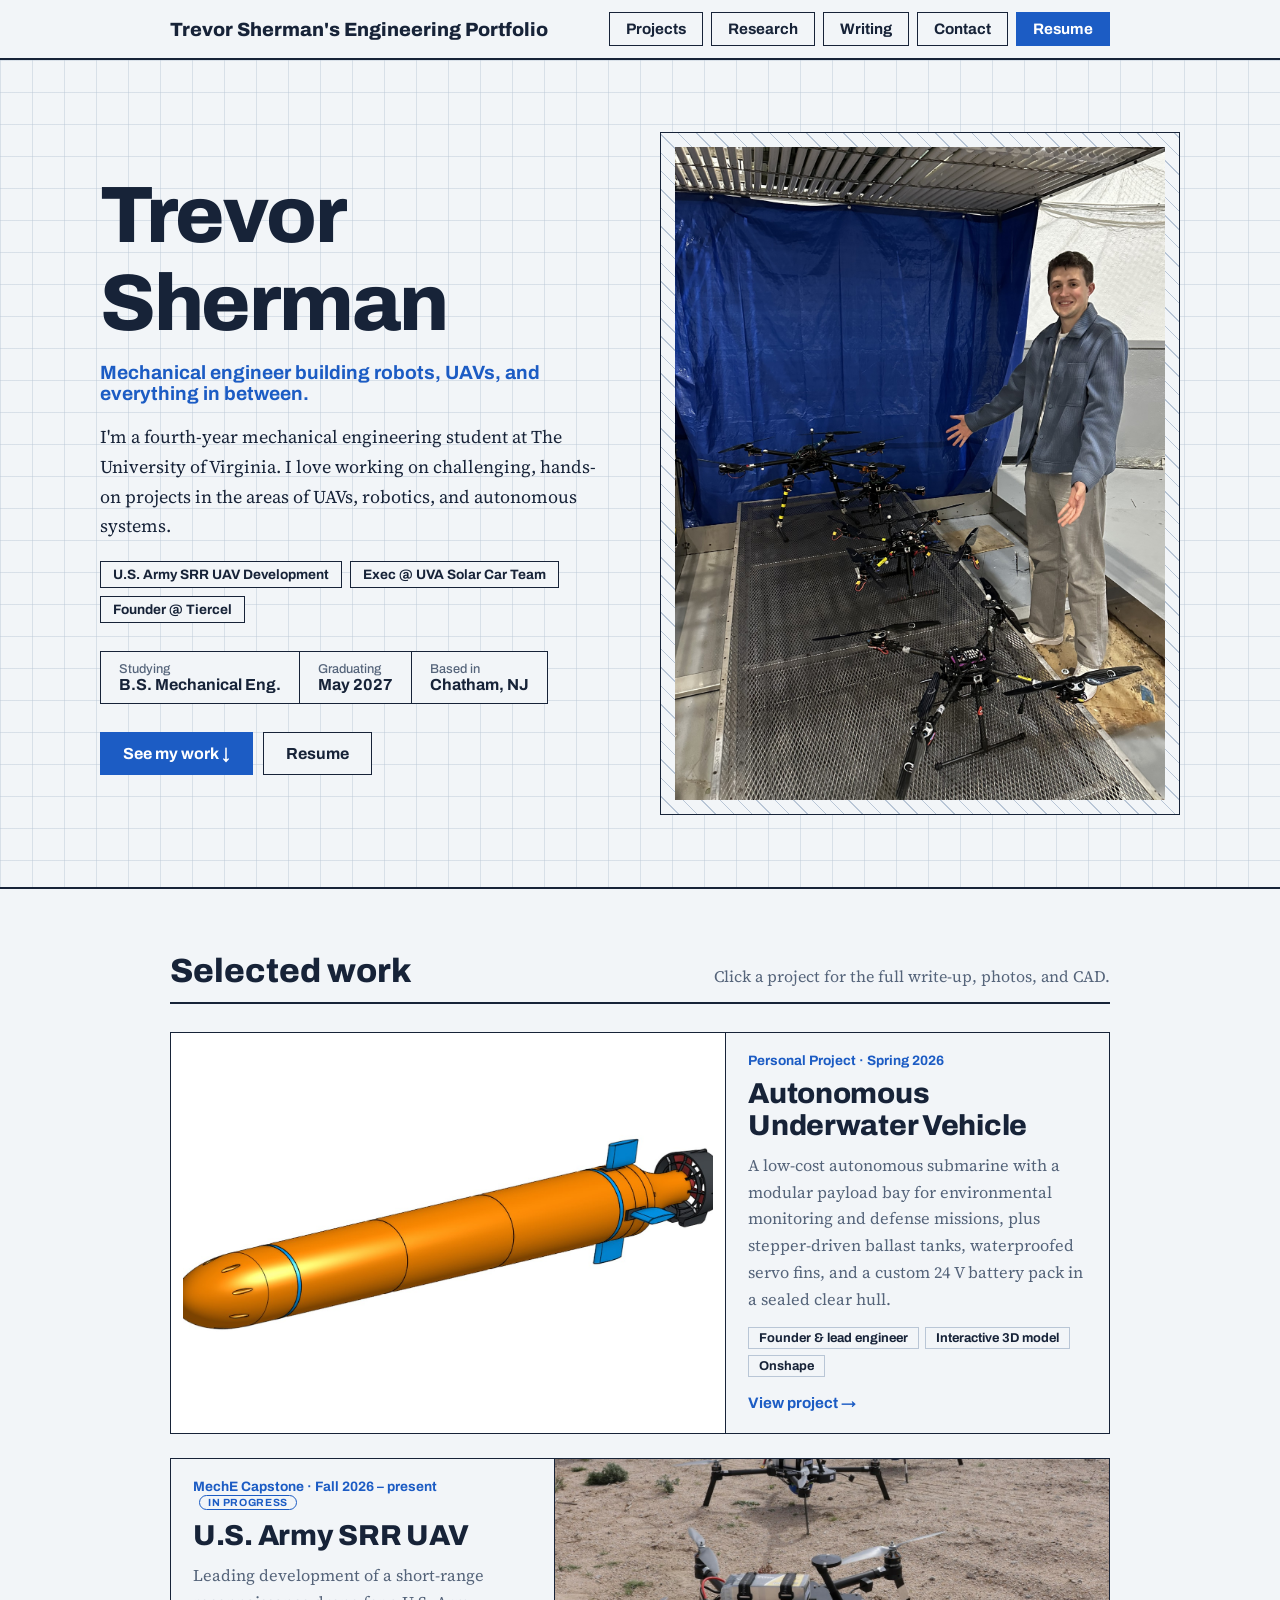
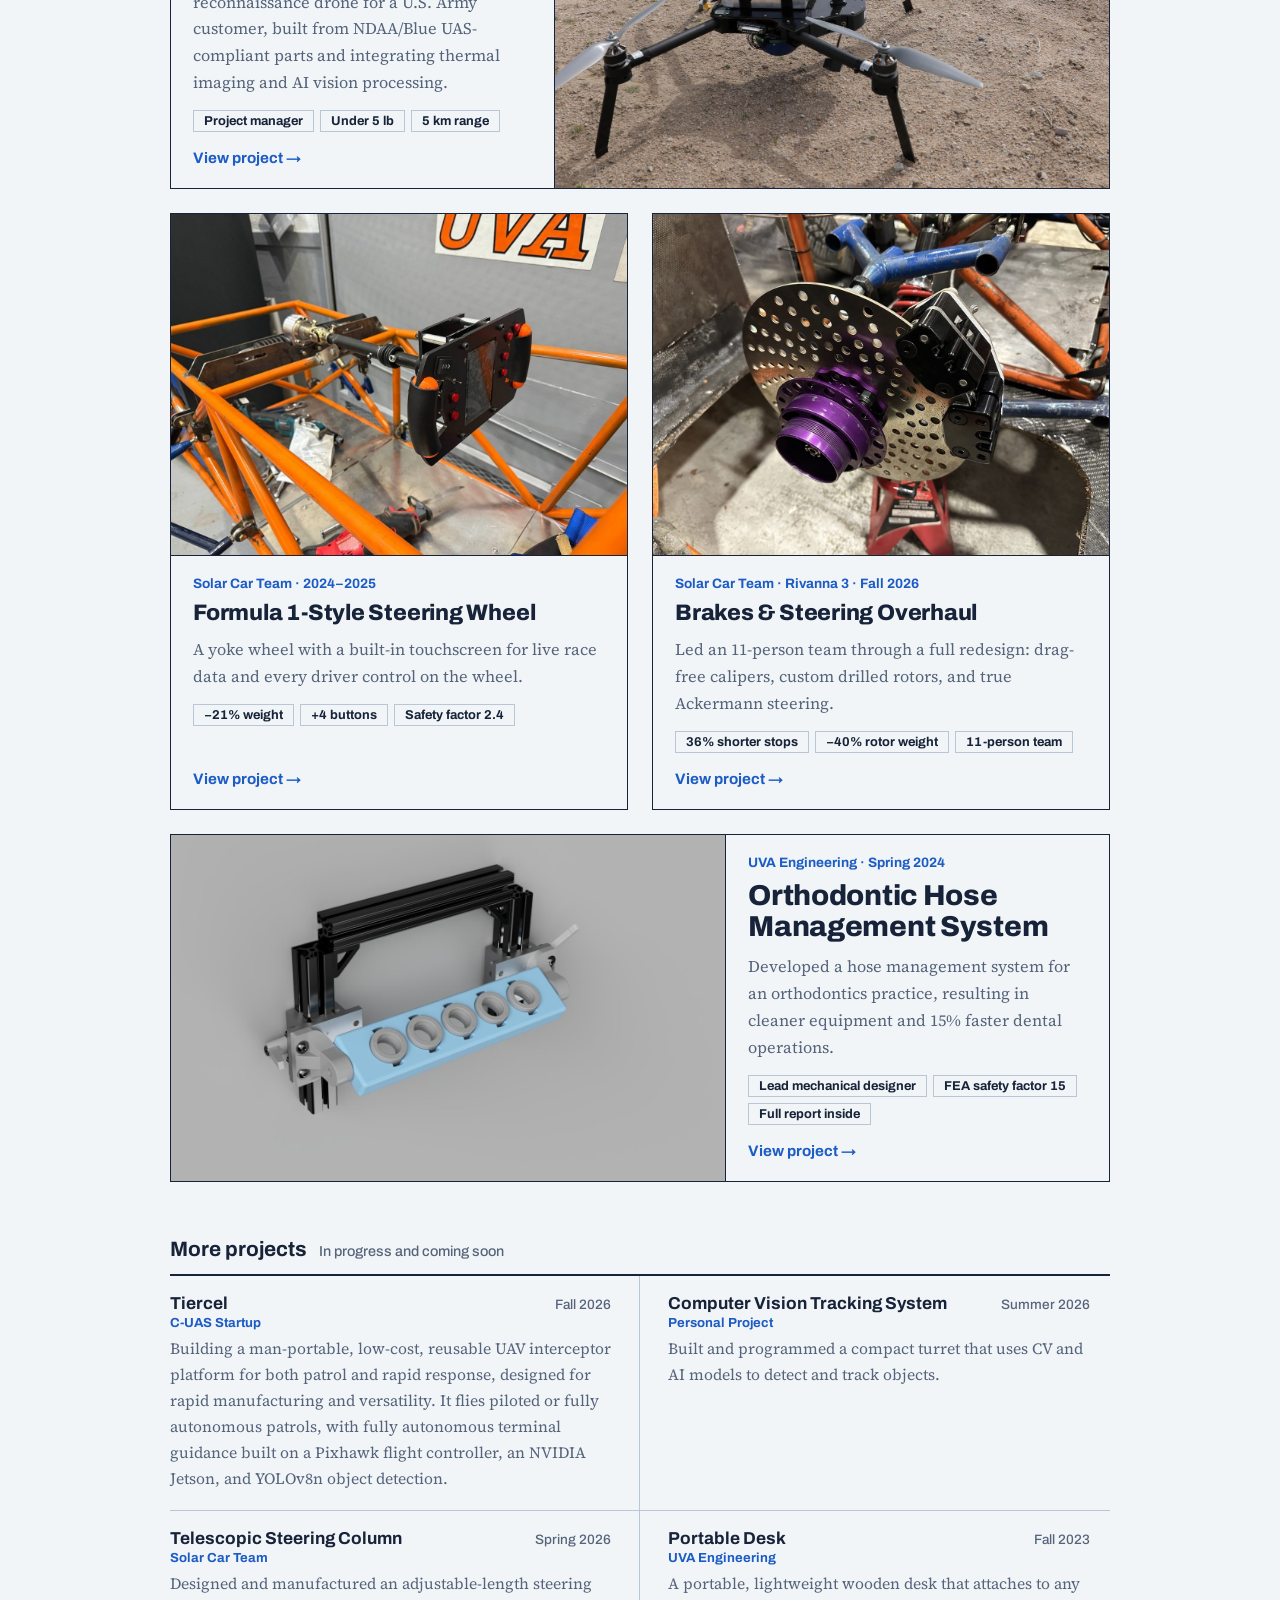
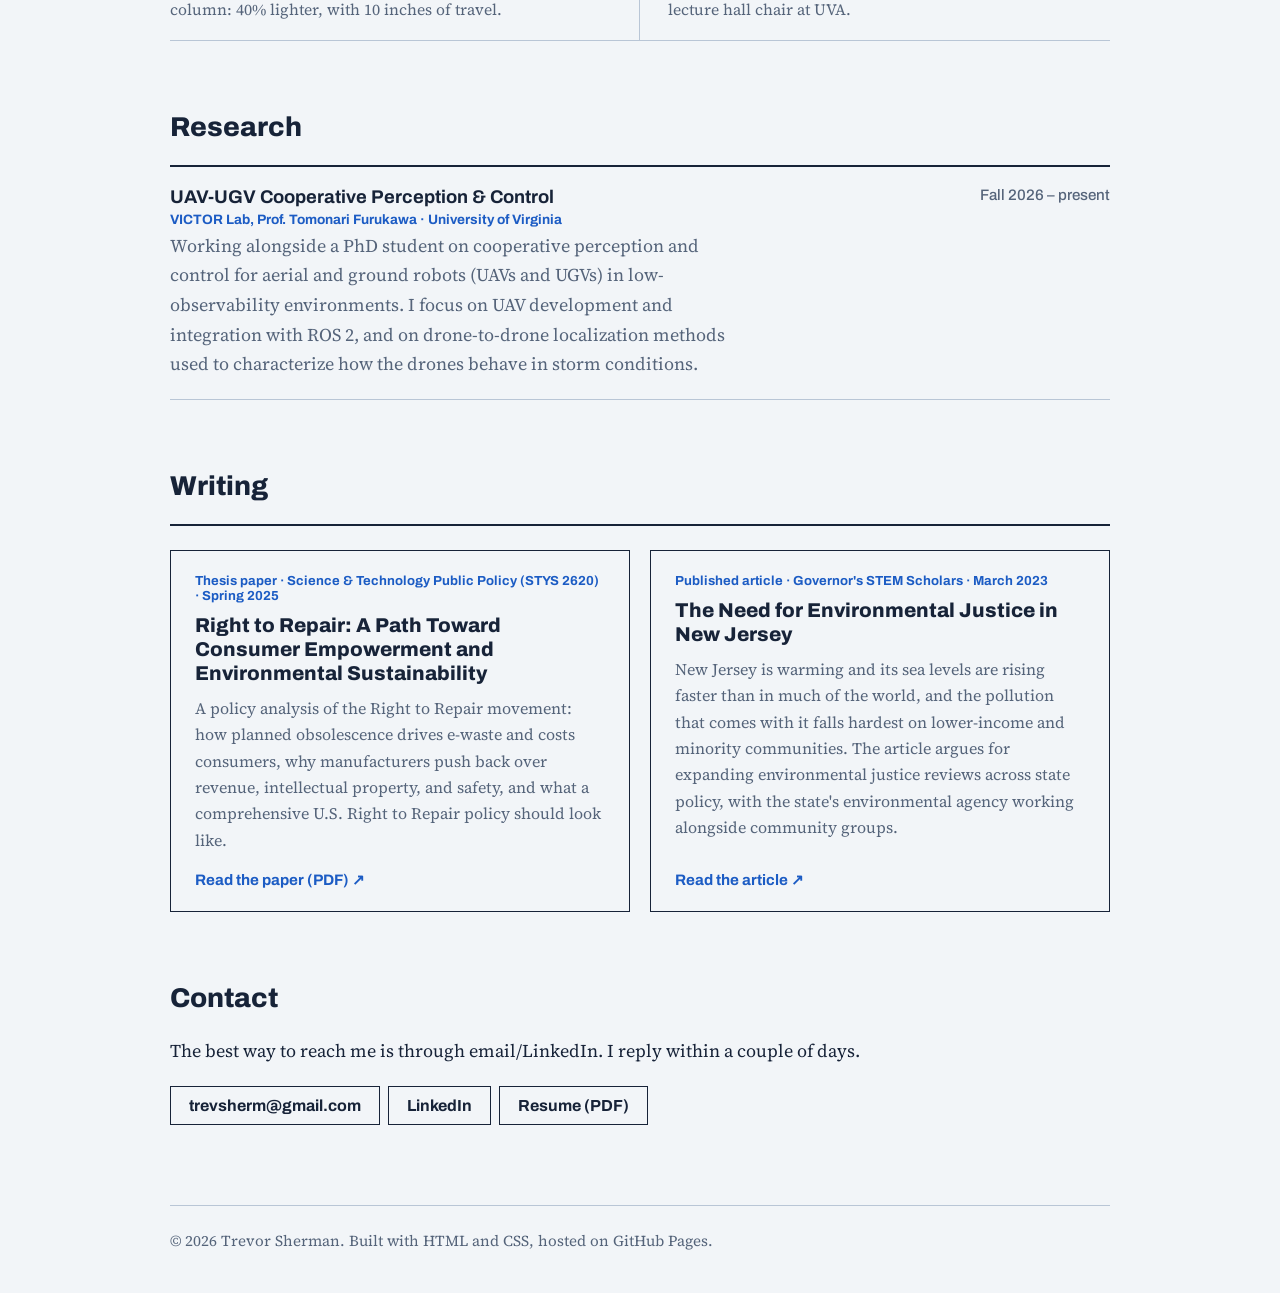
==== index.html @ 163e7886 "Add U.S. Army SRR UAV project page and homepage card Co-Authored-By: Claude Opus 5.5 <noreply@anthro" ====
<!DOCTYPE html>
<html lang="en">
<head>
  <meta charset="UTF-8">
  <meta name="viewport" content="width=device-width, initial-scale=1">
  <title>Trevor Sherman | Engineering Portfolio</title>
  <meta name="description" content="Portfolio of Trevor Sherman, mechanical engineer.">
  <link rel="preconnect" href="https://fonts.googleapis.com">
  <link rel="preconnect" href="https://fonts.gstatic.com" crossorigin>
  <link href="https://fonts.googleapis.com/css2?family=Archivo:wght@500;700;800&family=Source+Serif+4:wght@400;600&display=swap" rel="stylesheet">
  <link rel="stylesheet" href="css/style.css">
</head>
<body class="home">

  <!-- NAVIGATION: top buttons -->
  <header class="nav">
    <div class="wrap">
      <a class="brand" href="#top">Trevor Sherman's Engineering Portfolio</a>
      <nav aria-label="Main">
        <ul>
          <li><a href="#projects">Projects</a></li>
          <li><a href="#research">Research</a></li>
          <li><a href="#writing">Writing</a></li>
          <li><a href="#contact">Contact</a></li>
          <li><a class="primary" href="resume.pdf">Resume</a></li>
        </ul>
      </nav>
    </div>
  </header>

  <!-- HERO -->
  <div class="hero-band" id="top">
    <div class="wrap hero-grid">
      <div class="hero-text">
        <h1>Trevor Sherman</h1>
        <div class="tagline">Mechanical engineer building robots, UAVs, and everything in between.</div>
        <p class="hero-bio">I'm a fourth-year mechanical engineering student at The University of Virginia. I love working on challenging, hands-on projects in the areas of UAVs, robotics, and autonomous systems.</p>
        <ul class="roles">
          <li>U.S. Army SRR UAV Development</li>
          <li>Exec @ UVA Solar Car Team</li>
          <li>Founder @ Tiercel</li>
        </ul>
        <dl class="facts">
          <div><dt>Studying</dt><dd>B.S. Mechanical Eng.</dd></div>
          <div><dt>Graduating</dt><dd>May 2027</dd></div>
          <div><dt>Based in</dt><dd>Chatham, NJ</dd></div>
        </dl>
        <div class="cta">
          <a class="btn btn-primary" href="#projects">See my work &darr;</a>
          <a class="btn" href="resume.pdf">Resume</a>
        </div>
      </div>
      <figure class="photo hero-photo">
        <img src="images/photowithdroneswebsitepfpcropped.jpeg" alt="Trevor Sherman standing beside a row of multirotor drones in a flight cage">
      </figure>
    </div>
  </div>

  <main class="wrap">

    <!-- PROJECTS -->
    <section id="projects">
      <div class="section-head">
        <h2>Selected work</h2>
        <p>Click a project for the full write-up, photos, and CAD.</p>
      </div>

      <div class="cards">
        <a class="card card-wide" href="projects/auv.html">
          <div class="card-media media-cad"><img src="images/covers/auv.jpg" alt="CAD render of the autonomous underwater vehicle with its orange outer shell"></div>
          <div class="card-body">
            <div class="card-kicker">Personal Project &middot; Spring 2026</div>
            <h3>Autonomous Underwater Vehicle</h3>
            <p>A low-cost autonomous submarine with a modular payload bay for environmental monitoring and defense missions, plus stepper-driven ballast tanks, waterproofed servo fins, and a custom 24&nbsp;V battery pack in a sealed clear hull.</p>
            <ul class="chips"><li>Founder &amp; lead engineer</li><li>Interactive 3D model</li><li>Onshape</li></ul>
            <span class="card-go">View project &rarr;</span>
          </div>
        </a>

        <a class="card card-wide card-flip" href="projects/srr-uav.html">
          <div class="card-media media-render"><img src="images/covers/srr-uav.jpg" alt="A row of multirotor drones on the ground at a desert test site" loading="lazy"></div>
          <div class="card-body">
            <div class="card-kicker">MechE Capstone &middot; Fall 2026 &ndash; present <span class="status">In progress</span></div>
            <h3>U.S. Army SRR UAV</h3>
            <p>Leading development of a short-range reconnaissance drone for a U.S. Army customer, built from NDAA/Blue UAS-compliant parts and integrating thermal imaging and AI vision processing.</p>
            <ul class="chips"><li>Project manager</li><li>Under 5&nbsp;lb</li><li>5&nbsp;km range</li></ul>
            <span class="card-go">View project &rarr;</span>
          </div>
        </a>

        <a class="card" href="projects/steering-wheel.html">
          <div class="card-media"><img src="images/covers/steering-wheel.jpg" alt="Yoke steering wheel with touchscreen mounted in the solar car chassis" loading="lazy"></div>
          <div class="card-body">
            <div class="card-kicker">Solar Car Team &middot; 2024&ndash;2025</div>
            <h3>Formula 1-Style Steering Wheel</h3>
            <p>A yoke wheel with a built-in touchscreen for live race data and every driver control on the wheel.</p>
            <ul class="chips"><li>&minus;21% weight</li><li>+4 buttons</li><li>Safety factor 2.4</li></ul>
            <span class="card-go">View project &rarr;</span>
          </div>
        </a>

        <a class="card" href="projects/brakes-steering.html">
          <div class="card-media"><img src="images/covers/brakes-steering.jpg" alt="Drilled steel brake rotor and caliper mounted on the solar car's front corner" loading="lazy"></div>
          <div class="card-body">
            <div class="card-kicker">Solar Car Team &middot; Rivanna 3 &middot; Fall 2026</div>
            <h3>Brakes &amp; Steering Overhaul</h3>
            <p>Led an 11-person team through a full redesign: drag-free calipers, custom drilled rotors, and true Ackermann steering.</p>
            <ul class="chips"><li>36% shorter stops</li><li>&minus;40% rotor weight</li><li>11-person team</li></ul>
            <span class="card-go">View project &rarr;</span>
          </div>
        </a>

        <a class="card card-wide" href="projects/hose-management.html">
          <div class="card-media media-render"><img src="images/covers/hose-management.jpg" alt="Rendered CAD of the orthodontic hose bar organizer on its T-slot frame" loading="lazy"></div>
          <div class="card-body">
            <div class="card-kicker">UVA Engineering &middot; Spring 2024</div>
            <h3>Orthodontic Hose Management System</h3>
            <p>Developed a hose management system for an orthodontics practice, resulting in cleaner equipment and 15% faster dental operations.</p>
            <ul class="chips"><li>Lead mechanical designer</li><li>FEA safety factor 15</li><li>Full report inside</li></ul>
            <span class="card-go">View project &rarr;</span>
          </div>
        </a>
      </div>

      <h3 class="more-head">More projects <span>In progress and coming soon</span></h3>
      <div class="more">
        <div class="more-item">
          <div class="more-top"><h4>Tiercel</h4><span>Fall 2026</span></div>
          <div class="more-org">C-UAS Startup</div>
          <p>Building a man-portable, low-cost, reusable UAV interceptor platform for both patrol and rapid response, designed for rapid manufacturing and versatility. It flies piloted or fully autonomous patrols, with fully autonomous terminal guidance built on a Pixhawk flight controller, an NVIDIA Jetson, and YOLOv8n object detection.</p>
        </div>
        <div class="more-item">
          <div class="more-top"><h4>Computer Vision Tracking System</h4><span>Summer 2026</span></div>
          <div class="more-org">Personal Project</div>
          <p>Built and programmed a compact turret that uses CV and AI models to detect and track objects.</p>
        </div>
        <div class="more-item">
          <div class="more-top"><h4>Telescopic Steering Column</h4><span>Spring 2026</span></div>
          <div class="more-org">Solar Car Team</div>
          <p>Designed and manufactured an adjustable-length steering column: 40% lighter, with 10 inches of travel.</p>
        </div>
        <div class="more-item">
          <div class="more-top"><h4>Portable Desk</h4><span>Fall 2023</span></div>
          <div class="more-org">UVA Engineering</div>
          <p>A portable, lightweight wooden desk that attaches to any lecture hall chair at UVA.</p>
        </div>
      </div>
    </section>

    <!-- RESEARCH: copy a .row for each paper, poster, or lab -->
    <section id="research">
      <h2>Research</h2>
      <div class="list">
        <div class="row">
          <div>
            <h3>UAV-UGV Cooperative Perception &amp; Control</h3>
            <div class="research-org">VICTOR Lab, Prof. Tomonari Furukawa &middot; University of Virginia</div>
            <p>Working alongside a PhD student on cooperative perception and control for aerial and ground robots (UAVs and UGVs) in low-observability environments. I focus on UAV development and integration with ROS&nbsp;2, and on drone-to-drone localization methods used to characterize how the drones behave in storm conditions.</p>
          </div>
          <div class="meta">Fall 2026 &ndash; present</div>
        </div>
      </div>
    </section>

    <!-- WRITING -->
    <section id="writing">
      <h2>Writing</h2>
      <div class="writing">
        <a class="write-item" href="writing/right-to-repair.pdf" target="_blank" rel="noopener">
          <div class="write-type">Thesis paper &middot; Science &amp; Technology Public Policy (STYS 2620) &middot; Spring 2025</div>
          <h3>Right to Repair: A Path Toward Consumer Empowerment and Environmental Sustainability</h3>
          <p>A policy analysis of the Right to Repair movement: how planned obsolescence drives e-waste and costs consumers, why manufacturers push back over revenue, intellectual property, and safety, and what a comprehensive U.S. Right to Repair policy should look like.</p>
          <span class="card-go">Read the paper (PDF) &nearr;</span>
        </a>
        <a class="write-item" href="https://www.govstemscholars.com/post/environmentaljustice" target="_blank" rel="noopener">
          <div class="write-type">Published article &middot; Governor's STEM Scholars &middot; March 2023</div>
          <h3>The Need for Environmental Justice in New Jersey</h3>
          <p>New Jersey is warming and its sea levels are rising faster than in much of the world, and the pollution that comes with it falls hardest on lower-income and minority communities. The article argues for expanding environmental justice reviews across state policy, with the state's environmental agency working alongside community groups.</p>
          <span class="card-go">Read the article &nearr;</span>
        </a>
      </div>
    </section>

    <!-- CONTACT -->
    <section id="contact" class="contact">
      <h2>Contact</h2>
      <p>The best way to reach me is through email/LinkedIn. I reply within a couple of days.</p>
      <div class="links">
        <a href="mailto:trevsherm@gmail.com">trevsherm@gmail.com</a>
        <a href="https://www.linkedin.com/in/trevsherman" target="_blank" rel="noopener">LinkedIn</a>
        <a href="resume.pdf">Resume (PDF)</a>
      </div>
    </section>

    <footer>&copy; 2026 Trevor Sherman. Built with HTML and CSS, hosted on GitHub Pages.</footer>
  </main>
</body>
</html>
---- css/style.css ----
:root {
  --paper: #f2f5f8;
  --ink: #172338;
  --line: #b9c6d6;
  --blue: #1c5cc4;
  --on-blue: #ffffff;
  --muted: #55647a;
  --head: "Archivo", "Helvetica Neue", Arial, sans-serif;
  --body: "Source Serif 4", Georgia, "Times New Roman", serif;
}
@media (prefers-color-scheme: dark) {
  :root { --paper: #0f1826; --ink: #e6ecf5; --line: #33445c; --blue: #7fb0ff; --on-blue: #0f1826; --muted: #9aabc2; }
}
* { box-sizing: border-box; }
html { scroll-behavior: smooth; scroll-padding-top: 90px; }
body { margin: 0; background: var(--paper); color: var(--ink); font: 1.125rem/1.65 var(--body); }
a { color: var(--blue); text-underline-offset: 3px; }
a:focus-visible, button:focus-visible { outline: 3px solid var(--blue); outline-offset: 3px; }
h1, h2, h3 { font-family: var(--head); line-height: 1.1; margin: 0; }
h2 { font-size: 1.7rem; font-weight: 800; margin-bottom: 22px; }
h3 { font-size: 1.15rem; font-weight: 700; }
.wrap { max-width: 980px; margin: 0 auto; padding: 0 20px; }

/* Top navigation */
.nav { position: sticky; top: 0; z-index: 10; background: var(--paper); border-bottom: 2px solid var(--ink); }
.nav .wrap { display: flex; align-items: center; justify-content: space-between; gap: 12px 24px; flex-wrap: wrap; padding-top: 12px; padding-bottom: 12px; }
.brand { font: 800 1.2rem var(--head); color: var(--ink); text-decoration: none; }
.nav ul { list-style: none; display: flex; gap: 8px; margin: 0; padding: 0; flex-wrap: wrap; }
.nav ul a { display: block; padding: 8px 16px; border: 1.5px solid var(--ink); color: var(--ink);
  font: 700 0.95rem var(--head); text-decoration: none; }
.nav ul a:hover { background: var(--ink); color: var(--paper); }
.nav ul a.primary { background: var(--blue); border-color: var(--blue); color: var(--on-blue); }
.nav ul a.primary:hover { background: var(--ink); border-color: var(--ink); color: var(--paper); }

/* Intro */
.intro { display: grid; grid-template-columns: 340px 1fr; gap: 56px; align-items: center; padding: 72px 0 40px; }
.photo { position: relative; padding: 14px; border: 1.5px solid var(--ink);
  background: repeating-linear-gradient(45deg, transparent 0 12px, var(--line) 12px 13px); }
.photo img { display: block; width: 100%; aspect-ratio: 4 / 5; object-fit: cover; background: var(--paper); color: var(--muted); font: 500 0.95rem var(--head); }
.photo figcaption { position: absolute; left: -1.5px; bottom: -34px; font: 500 0.85rem var(--head); color: var(--muted); }
.intro h1 { font-size: clamp(2.6rem, 7vw, 4.4rem); font-weight: 800; letter-spacing: -0.02em; }
.tagline { font: 700 1.2rem var(--head); color: var(--blue); margin: 14px 0 22px; }
.intro p { max-width: 56ch; margin: 0 0 16px; }
.facts { display: flex; flex-wrap: wrap; gap: 0; margin: 26px 0 0; border: 1px solid var(--ink); width: fit-content; max-width: 100%; }
.facts div { padding: 10px 18px; border-right: 1px solid var(--ink); }
.facts div:last-child { border-right: 0; }
.facts dt { font: 500 0.8rem var(--head); color: var(--muted); }
.facts dd { margin: 0; font: 700 1rem var(--head); }

/* Sections */
section { padding: 64px 0 8px; }
.list { border-top: 2px solid var(--ink); }
.row { display: grid; grid-template-columns: 1fr 140px; gap: 8px 24px; padding: 20px 0; border-bottom: 1px solid var(--line); }
.row p { margin: 4px 0 0; color: var(--muted); max-width: 62ch; }
.row .meta { font: 500 0.95rem var(--head); color: var(--muted); text-align: right; }
.row h3 a { color: var(--ink); text-decoration-color: var(--blue); }
.row h3 a:hover { color: var(--blue); }
.contact p { margin: 0 0 20px; }
.contact .links { display: flex; gap: 8px; flex-wrap: wrap; }
.contact .links a { padding: 10px 18px; border: 1.5px solid var(--ink); color: var(--ink); font: 700 1rem var(--head); text-decoration: none; }
.contact .links a:hover { background: var(--ink); color: var(--paper); }
footer { margin-top: 72px; padding: 22px 0 40px; border-top: 1px solid var(--line); color: var(--muted); font-size: 0.95rem; }

@media (max-width: 760px) {
  .intro { grid-template-columns: 1fr; gap: 48px; padding-top: 40px; }
  .photo { max-width: 320px; }
  .row { grid-template-columns: 1fr; }
  .row .meta { text-align: left; }
}

/* Project pages */
.back { display: inline-block; margin: 40px 0 0; font: 700 0.95rem var(--head); }
.proj-head { padding: 28px 0 36px; border-bottom: 2px solid var(--ink); }
.proj-head .kicker { font: 700 0.95rem var(--head); color: var(--blue); margin-bottom: 10px; }
.proj-head h1 { font-size: clamp(2.2rem, 6vw, 3.6rem); font-weight: 800; letter-spacing: -0.02em; }
.proj-head .summary { max-width: 62ch; margin: 18px 0 0; }
.hero { margin: 40px 0 0; padding: 14px; border: 1.5px solid var(--ink);
  background: repeating-linear-gradient(45deg, transparent 0 12px, var(--line) 12px 13px); }
.hero img { display: block; width: 100%; aspect-ratio: 16 / 9; object-fit: cover; background: var(--paper); color: var(--muted); font: 500 0.95rem var(--head); }
.hero figcaption, .gallery figcaption { font: 500 0.85rem var(--head); color: var(--muted); margin-top: 8px; }
.prose p, .prose ul { max-width: 68ch; margin: 0 0 16px; }
.prose li { margin-bottom: 6px; }
.gallery { display: grid; grid-template-columns: repeat(auto-fill, minmax(260px, 1fr)); gap: 20px; }
.gallery figure { margin: 0; }
.gallery img { display: block; width: 100%; aspect-ratio: 4 / 3; object-fit: cover; border: 1.5px solid var(--ink); background: var(--paper); color: var(--muted); font: 500 0.9rem var(--head); }
.tags { display: flex; flex-wrap: wrap; gap: 8px; list-style: none; padding: 0; margin: 0; }
.tags li { padding: 6px 14px; border: 1.5px solid var(--ink); font: 700 0.9rem var(--head); }
.todo { background: #fff3b0; color: #172338; padding: 0 4px; }
.proj-nav { display: flex; justify-content: space-between; gap: 16px; flex-wrap: wrap; margin-top: 64px; padding-top: 20px; border-top: 2px solid var(--ink); font: 700 1rem var(--head); }

.prose h3 { margin: 28px 0 10px; }
.prose ol { max-width: 68ch; margin: 0 0 16px; padding-left: 1.4em; }
.prose ol li { margin-bottom: 8px; }

/* Photo rows: images keep their own shape and share one height */
.photos { display: flex; gap: 16px; margin: 24px 0 28px; align-items: flex-start; }
.photos figure { margin: 0; min-width: 0; }
.photos img { display: block; width: 100%; height: auto; border: 1.5px solid var(--ink); background: #fff; }
.photos figcaption { font: 500 0.85rem var(--head); color: var(--muted); margin-top: 8px; }
.hero-photos { margin-top: 40px; }
@media (max-width: 760px) { .photos { flex-direction: column; } .photos figure { flex: none !important; width: 100%; } }
.photos figure:only-child { max-width: 760px; }
.photos:not(.hero-photos) { max-width: 780px; }
.photos:not(.hero-photos) figure:only-child { max-width: 620px; }

/* Project page headings: stronger hierarchy */
.project-page section { padding-top: 72px; }
.project-page section h2 { font-size: 2.1rem; letter-spacing: -0.01em; margin-bottom: 24px; }
.project-page section h2::before { content: ""; display: block; width: 48px; height: 5px; background: var(--blue); margin-bottom: 14px; }
.project-page .prose h3 { font-size: 1.35rem; color: var(--blue); margin: 44px 0 12px; }

/* Interactive 3D model */
.cad-viewer { display: block; width: 100%; height: min(70vh, 560px); border: 1.5px solid var(--ink); background: linear-gradient(#fff, #e6ebf2); --poster-color: transparent; }
.viewer-hint { font: 500 0.85rem var(--head); color: var(--muted); margin-top: 8px; }
.photos.wide figure:only-child { max-width: none; }
.viewer-wrap { position: relative; }
.viewer-toggle { position: absolute; top: 12px; left: 12px; display: flex; }
.viewer-toggle button { font: 700 0.9rem var(--head); padding: 8px 14px; border: 1.5px solid var(--ink); background: #fff; color: var(--ink); cursor: pointer; }
.viewer-toggle button + button { border-left: 0; }
.viewer-toggle button[aria-pressed="true"] { background: var(--blue); border-color: var(--blue); color: #fff; }

/* Looping CAD animation */
.anim { display: block; width: 100%; height: auto; border: 1.5px solid var(--ink); background: #fff; }
.status { display: inline-block; vertical-align: middle; margin-left: 10px; padding: 3px 10px; font: 700 0.72rem var(--head); color: var(--blue); background: transparent; border: 1.5px solid var(--blue); border-radius: 999px; letter-spacing: 0.06em; text-transform: uppercase; }
.photos.narrow figure:only-child { max-width: 520px; }

/* ===== Homepage ===== */
.home .hero-band {
  border-bottom: 2px solid var(--ink);
  background-color: var(--paper);
  background-image:
    linear-gradient(to right, color-mix(in srgb, var(--line) 45%, transparent) 1px, transparent 1px),
    linear-gradient(to bottom, color-mix(in srgb, var(--line) 45%, transparent) 1px, transparent 1px);
  background-size: 32px 32px;
}
.hero-grid { display: grid; grid-template-columns: 1fr 300px; gap: 56px; align-items: center; padding-top: 72px; padding-bottom: 72px; }
.eyebrow { font: 700 0.9rem var(--head); color: var(--blue); letter-spacing: 0.04em; text-transform: uppercase; margin-bottom: 14px; }
.home h1 { font-size: clamp(2.8rem, 8vw, 5rem); font-weight: 800; letter-spacing: -0.03em; }
.hero-lede { font: 700 clamp(1.25rem, 2.6vw, 1.6rem)/1.3 var(--head); margin: 16px 0 18px; max-width: 30ch; }
.hero-bio { max-width: 56ch; margin: 0 0 20px; color: var(--muted); }
.roles { list-style: none; display: flex; flex-wrap: wrap; gap: 8px; padding: 0; margin: 0 0 28px; }
.roles li { padding: 5px 12px; border: 1.5px solid var(--ink); background: var(--paper); font: 700 0.85rem var(--head); }
.cta { display: flex; gap: 10px; flex-wrap: wrap; }
.btn { display: inline-block; padding: 12px 22px; border: 1.5px solid var(--ink); background: var(--paper); color: var(--ink); font: 700 1rem var(--head); text-decoration: none; transition: transform .15s ease, background .15s ease, color .15s ease; }
.btn:hover { background: var(--ink); color: var(--paper); transform: translateY(-2px); }
.btn-primary { background: var(--blue); border-color: var(--blue); color: var(--on-blue); }
.btn-primary:hover { background: var(--ink); border-color: var(--ink); }
.hero-photo { background-color: var(--paper); }

.section-head { display: flex; justify-content: space-between; align-items: baseline; gap: 8px 24px; flex-wrap: wrap; border-bottom: 2px solid var(--ink); padding-bottom: 12px; margin-bottom: 28px; }
.section-head h2 { margin: 0; font-size: 2.1rem; }
.section-head p { margin: 0; color: var(--muted); font-size: 1rem; }

.cards { display: grid; grid-template-columns: 1fr 1fr; gap: 24px; }
.card { display: flex; flex-direction: column; border: 1.5px solid var(--ink); background: var(--paper); color: var(--ink); text-decoration: none; overflow: hidden; transition: transform .2s ease, box-shadow .2s ease; }
.card:hover { transform: translateY(-4px); box-shadow: 8px 8px 0 var(--ink); }
.card-media { aspect-ratio: 4 / 3; overflow: hidden; border-bottom: 1.5px solid var(--ink); background: #fff; }
.card-media img { display: block; width: 100%; height: 100%; object-fit: cover; transition: transform .5s ease; }
.card:hover .card-media img { transform: scale(1.04); }
.card-body { display: flex; flex-direction: column; gap: 10px; padding: 20px 22px 22px; flex: 1; }
.card-kicker { font: 700 0.85rem var(--head); color: var(--blue); }
.card h3 { font-size: 1.4rem; font-weight: 800; letter-spacing: -0.01em; }
.card p { margin: 0; color: var(--muted); font-size: 1.02rem; }
.chips { list-style: none; display: flex; flex-wrap: wrap; gap: 6px; padding: 0; margin: 4px 0 0; }
.chips li { padding: 3px 10px; border: 1.5px solid var(--line); font: 700 0.8rem var(--head); color: var(--ink); }
.card-go { margin-top: auto; padding-top: 8px; font: 700 0.95rem var(--head); color: var(--blue); }
.card:hover .card-go { text-decoration: underline; text-underline-offset: 3px; }

.card-wide { grid-column: 1 / -1; display: grid; grid-template-columns: 1.45fr 1fr; }
.card-wide .card-media { aspect-ratio: auto; min-height: 320px; border-bottom: 0; border-right: 1.5px solid var(--ink); display: flex; align-items: center; }
.card-wide .card-media.media-cad img { object-fit: contain; padding: 12px; }
.card-wide h3 { font-size: 1.8rem; }

.more-head { margin: 56px 0 14px; font-size: 1.3rem; display: flex; align-items: baseline; gap: 12px; flex-wrap: wrap; }
.more-head span { font: 500 0.9rem var(--head); color: var(--muted); }
.more { display: grid; grid-template-columns: 1fr 1fr; border-top: 2px solid var(--ink); }
.more-item { padding: 18px 20px 18px 0; border-bottom: 1px solid var(--line); }
.more-item:nth-child(odd) { padding-right: 28px; border-right: 1px solid var(--line); }
.more-item:nth-child(even) { padding-left: 28px; }
.more-top { display: flex; justify-content: space-between; gap: 12px; align-items: baseline; }
.more-top h4 { margin: 0; font: 700 1.08rem var(--head); }
.more-top span { font: 500 0.85rem var(--head); color: var(--muted); white-space: nowrap; }
.more-org { font: 700 0.82rem var(--head); color: var(--blue); margin: 2px 0 6px; }
.more-item p { margin: 0; color: var(--muted); font-size: 0.98rem; }

@media (max-width: 760px) {
  .hero-grid { grid-template-columns: 1fr; gap: 36px; padding-top: 44px; padding-bottom: 48px; }
  .hero-photo { max-width: 260px; order: -1; }
  .cards, .more { grid-template-columns: 1fr; }
  .card-wide { grid-template-columns: 1fr; }
  .card-wide .card-media { min-height: 0; aspect-ratio: 2.4 / 1; border-right: 0; border-bottom: 1.5px solid var(--ink); }
  .more-item:nth-child(odd), .more-item:nth-child(even) { padding: 16px 0; border-right: 0; }
}
@media (prefers-reduced-motion: reduce) { .card, .card-media img, .btn { transition: none; } }
.home .hero-text .tagline { margin: 14px 0 18px; }
.home .hero-text .facts { margin: 0 0 28px; background: var(--paper); }
.home .hero-bio { color: var(--ink); }
.home .hero-grid { grid-template-columns: 1fr 380px; gap: 48px; }
@media (max-width: 760px) { .home .hero-grid { grid-template-columns: 1fr; } .home .hero-photo { max-width: 320px; } }
.research-org { font: 700 0.85rem var(--head); color: var(--blue); margin-top: 4px; }
.home .hero-photo { margin: 0; }
.home .hero-grid { grid-template-columns: 1fr 440px; gap: 44px; }
@media (max-width: 900px) { .home .hero-grid { grid-template-columns: 1fr 340px; } }
@media (max-width: 760px) { .home .hero-grid { grid-template-columns: 1fr; } }
.home .wrap.hero-grid { max-width: 1120px; }
.home .hero-grid { grid-template-columns: 1fr 520px; gap: 48px; }
@media (max-width: 1100px) { .home .hero-grid { grid-template-columns: 1fr 420px; } }
@media (max-width: 900px) { .home .hero-grid { grid-template-columns: 1fr 340px; } }
@media (max-width: 760px) { .home .hero-grid { grid-template-columns: 1fr; } .home .hero-photo { max-width: 360px; } }
.home .hero-photo img { aspect-ratio: 3 / 4; }
.pdf-embed { display: block; width: 100%; height: min(85vh, 900px); border: 1.5px solid var(--ink); background: #fff; }
@media (max-width: 760px) { .pdf-embed { height: 70vh; } }
.card-wide.card-flip { grid-template-columns: 1fr 1.45fr; }
.card-wide.card-flip .card-media { order: 2; border-right: 0; border-left: 1.5px solid var(--ink); }
.card-wide .card-media.media-cad { background: #e9eaec; }
.card-wide:not(.card-flip) .card-media.media-cad { background: #fff; }
@media (max-width: 760px) { .card-wide.card-flip { grid-template-columns: 1fr; } .card-wide.card-flip .card-media { order: 0; border-left: 0; border-bottom: 1.5px solid var(--ink); } }
.card-wide .card-media.media-render { padding: 0; background: #b2b2b2; }
.card-wide .card-media.media-render img { object-fit: cover; height: 100%; }

/* Writing */
.writing { display: grid; grid-template-columns: 1fr 1fr; gap: 20px; border-top: 2px solid var(--ink); padding-top: 24px; }
.write-item { display: flex; flex-direction: column; gap: 10px; padding: 22px 24px; border: 1.5px solid var(--ink); background: var(--paper); color: var(--ink); text-decoration: none; transition: transform .2s ease, box-shadow .2s ease; }
.write-item:hover { transform: translateY(-4px); box-shadow: 8px 8px 0 var(--ink); }
.write-type { font: 700 0.82rem var(--head); color: var(--blue); }
.write-item h3 { font-size: 1.25rem; font-weight: 800; line-height: 1.2; }
.write-item p { margin: 0; color: var(--muted); font-size: 1rem; }
.write-item .card-go { margin-top: auto; }
@media (max-width: 760px) { .writing { grid-template-columns: 1fr; } }
.proj-head h1 .status { font-size: 0.8rem; vertical-align: middle; }
.spec-grid { display: grid; grid-template-columns: repeat(auto-fill, minmax(260px, 1fr)); border-top: 1.5px solid var(--ink); border-left: 1.5px solid var(--ink); margin: 8px 0 16px; }
.spec-grid div { padding: 12px 16px; border-right: 1.5px solid var(--ink); border-bottom: 1.5px solid var(--ink); }
.spec-grid span { display: block; font: 500 0.8rem var(--head); color: var(--muted); }
.spec-grid strong { font: 700 1rem/1.35 var(--head); }
a.more-link { color: var(--ink); text-decoration: none; display: block; }
a.more-link:hover h4 { color: var(--blue); }
.more-link .card-go { display: inline-block; margin-top: 8px; font-size: 0.9rem; }
.card-kicker .status { font-size: 0.65rem; padding: 1px 8px; margin-left: 6px; }
.card-wide:not(.card-flip) .card-media.media-render { border-left: 0; border-right: 1.5px solid var(--ink); }
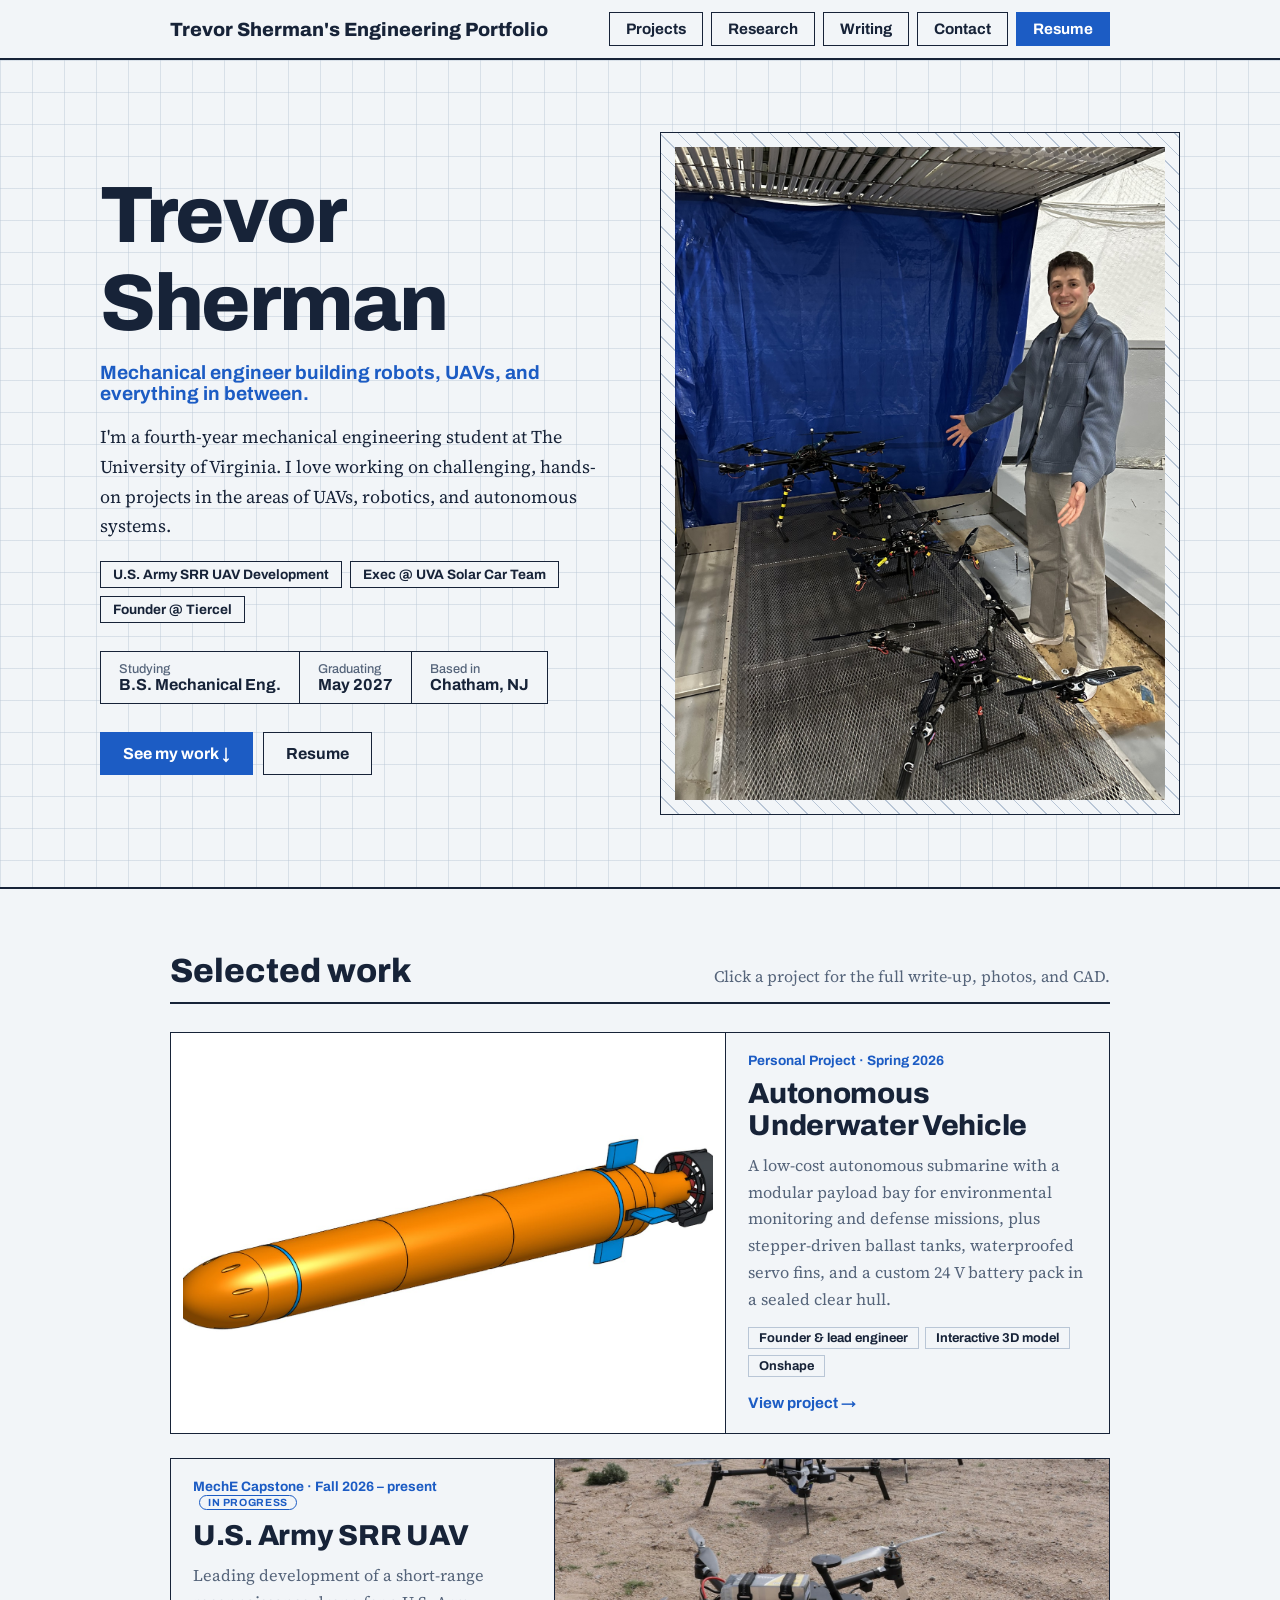
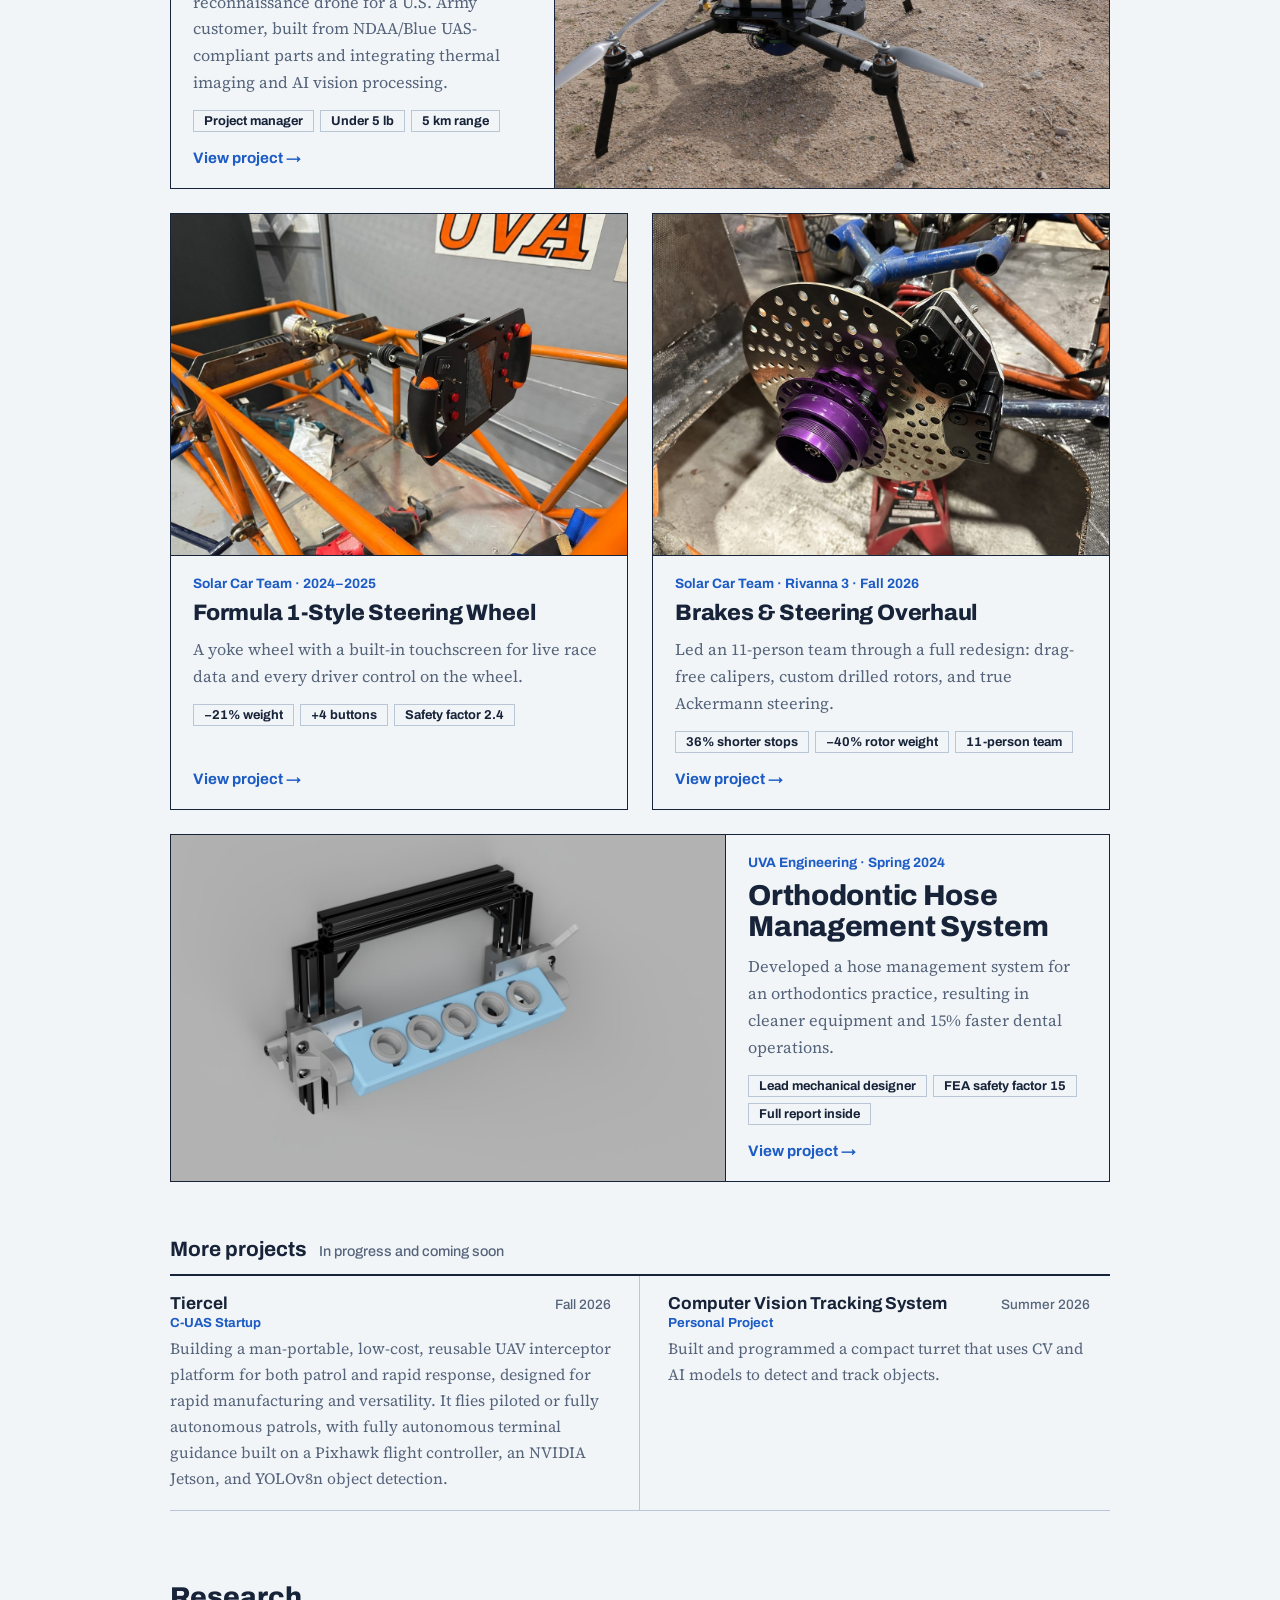
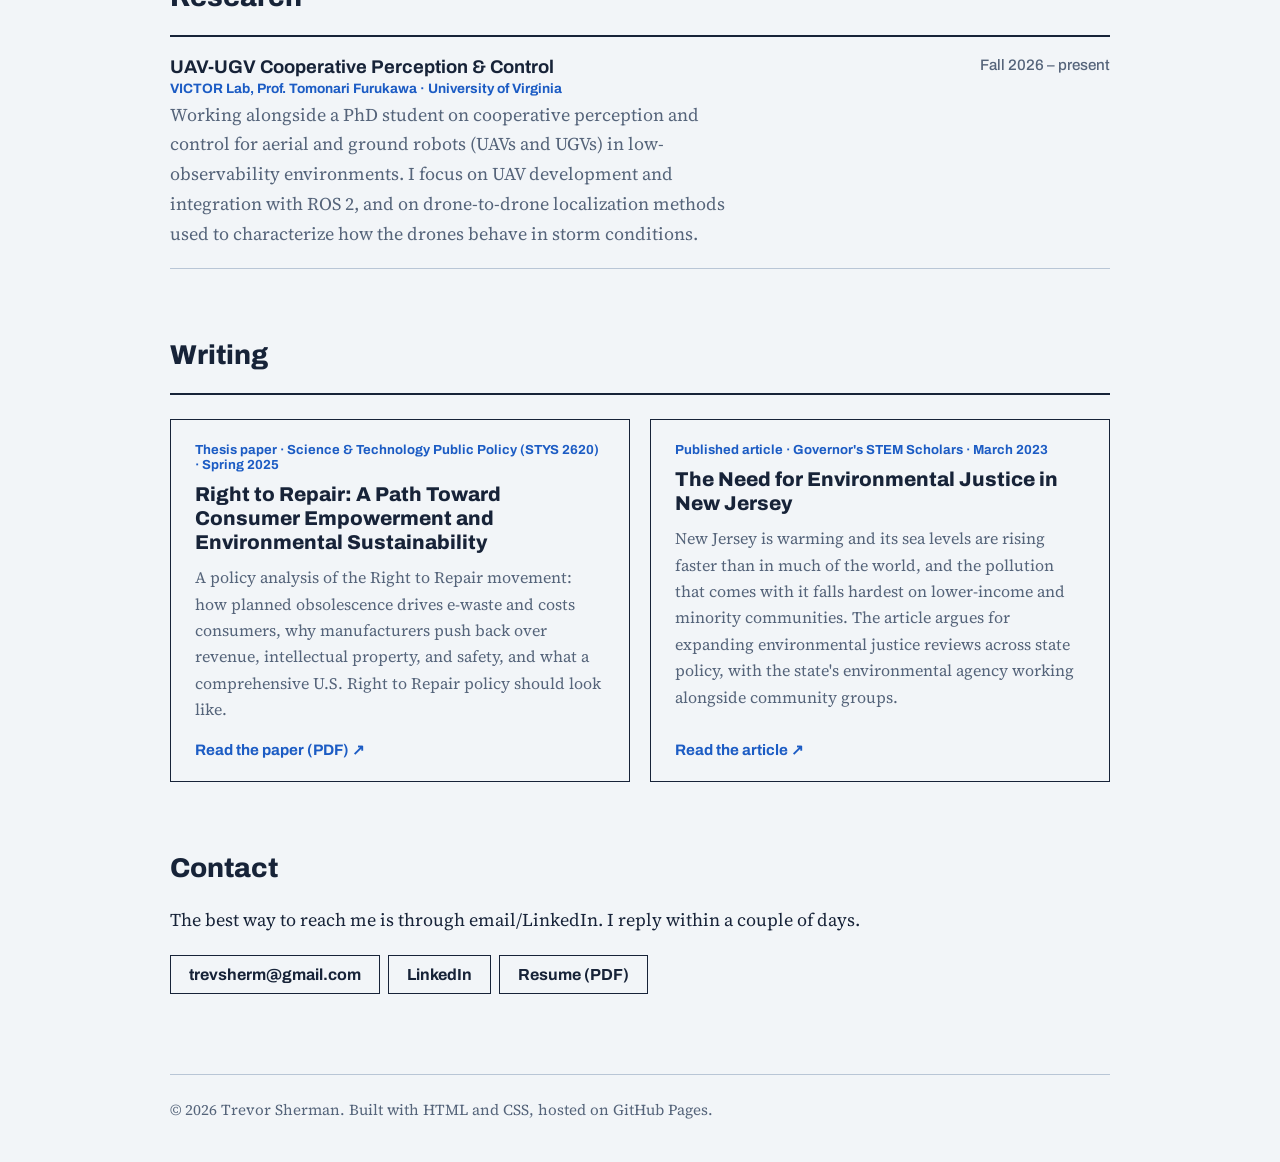
==== commit 0fbcac10: "Remove steering column and portable desk from homepage Co-Authored-By: Claude Opus 5.5 <noreply@anth" ====
--- a/index.html
+++ b/index.html
@@ -134,16 +134,6 @@
           <div class="more-org">Personal Project</div>
           <p>Built and programmed a compact turret that uses CV and AI models to detect and track objects.</p>
         </div>
-        <div class="more-item">
-          <div class="more-top"><h4>Telescopic Steering Column</h4><span>Spring 2026</span></div>
-          <div class="more-org">Solar Car Team</div>
-          <p>Designed and manufactured an adjustable-length steering column: 40% lighter, with 10 inches of travel.</p>
-        </div>
-        <div class="more-item">
-          <div class="more-top"><h4>Portable Desk</h4><span>Fall 2023</span></div>
-          <div class="more-org">UVA Engineering</div>
-          <p>A portable, lightweight wooden desk that attaches to any lecture hall chair at UVA.</p>
-        </div>
       </div>
     </section>
 
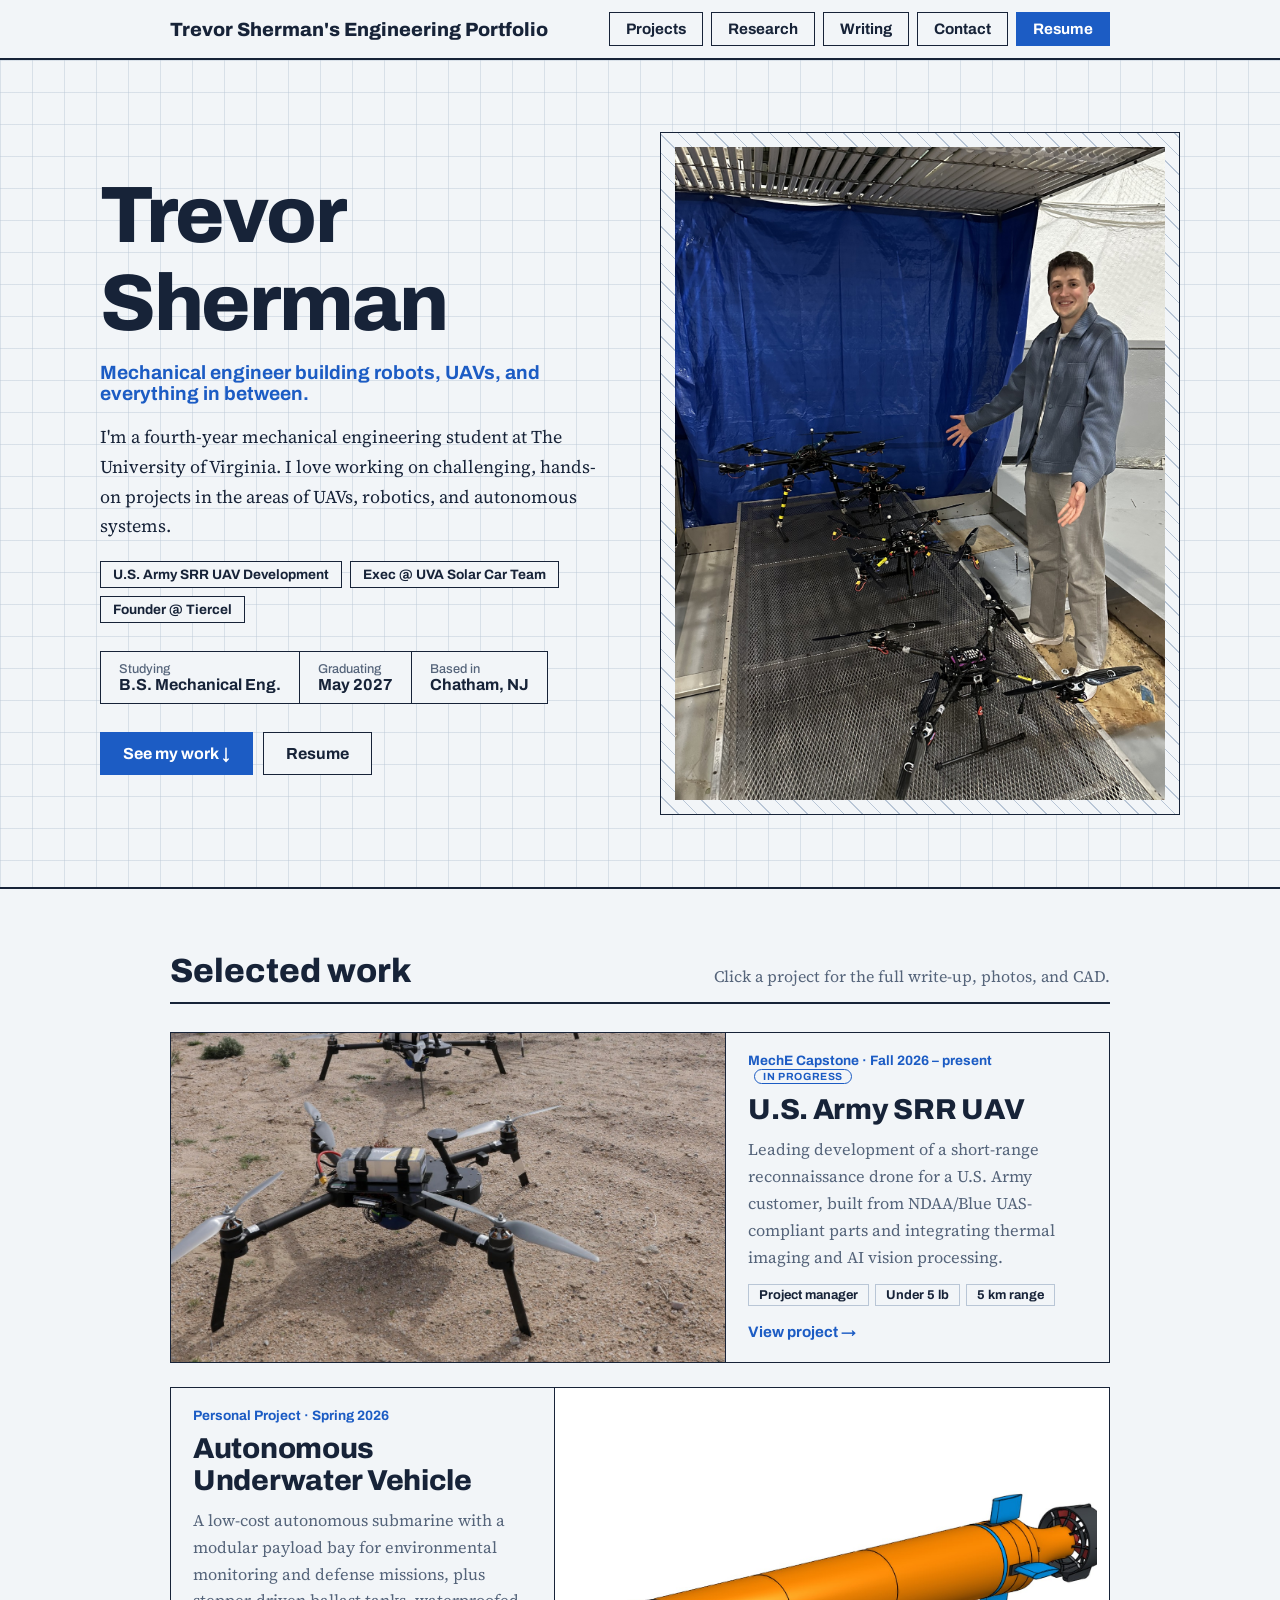
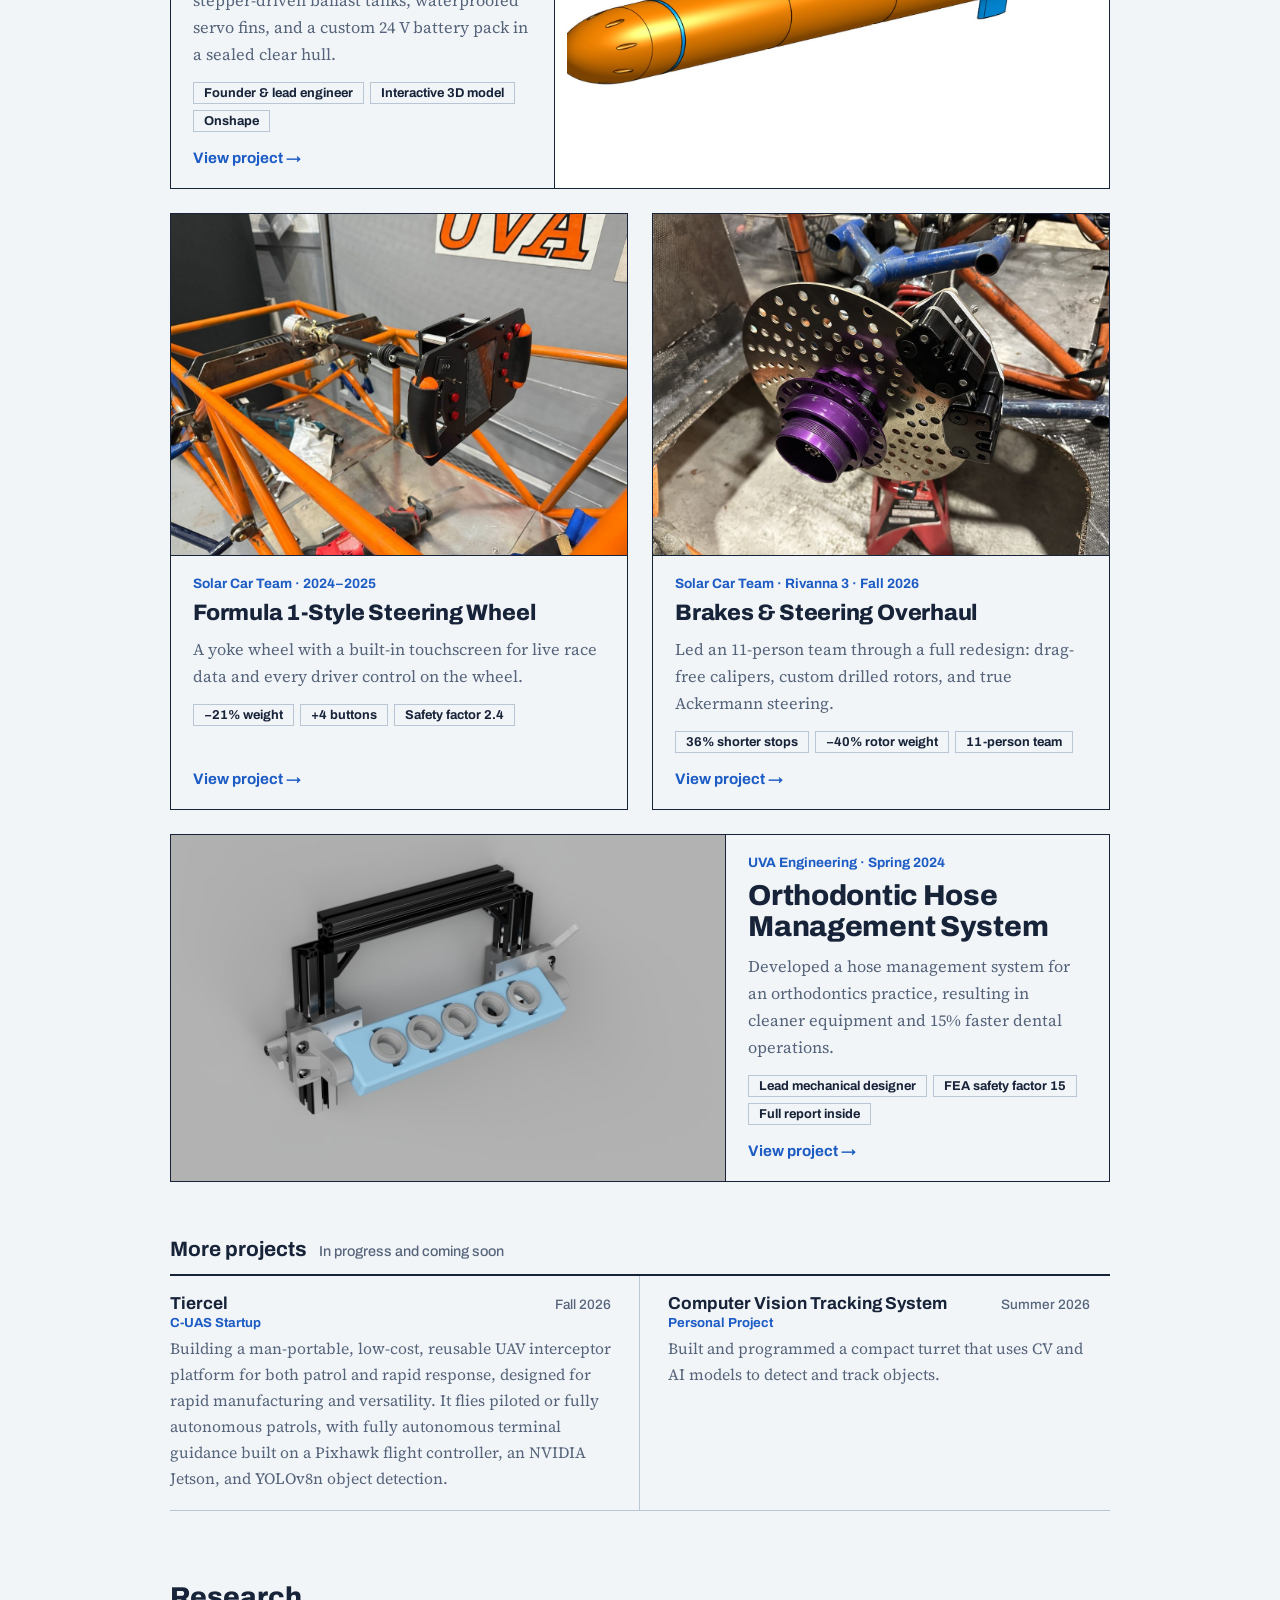
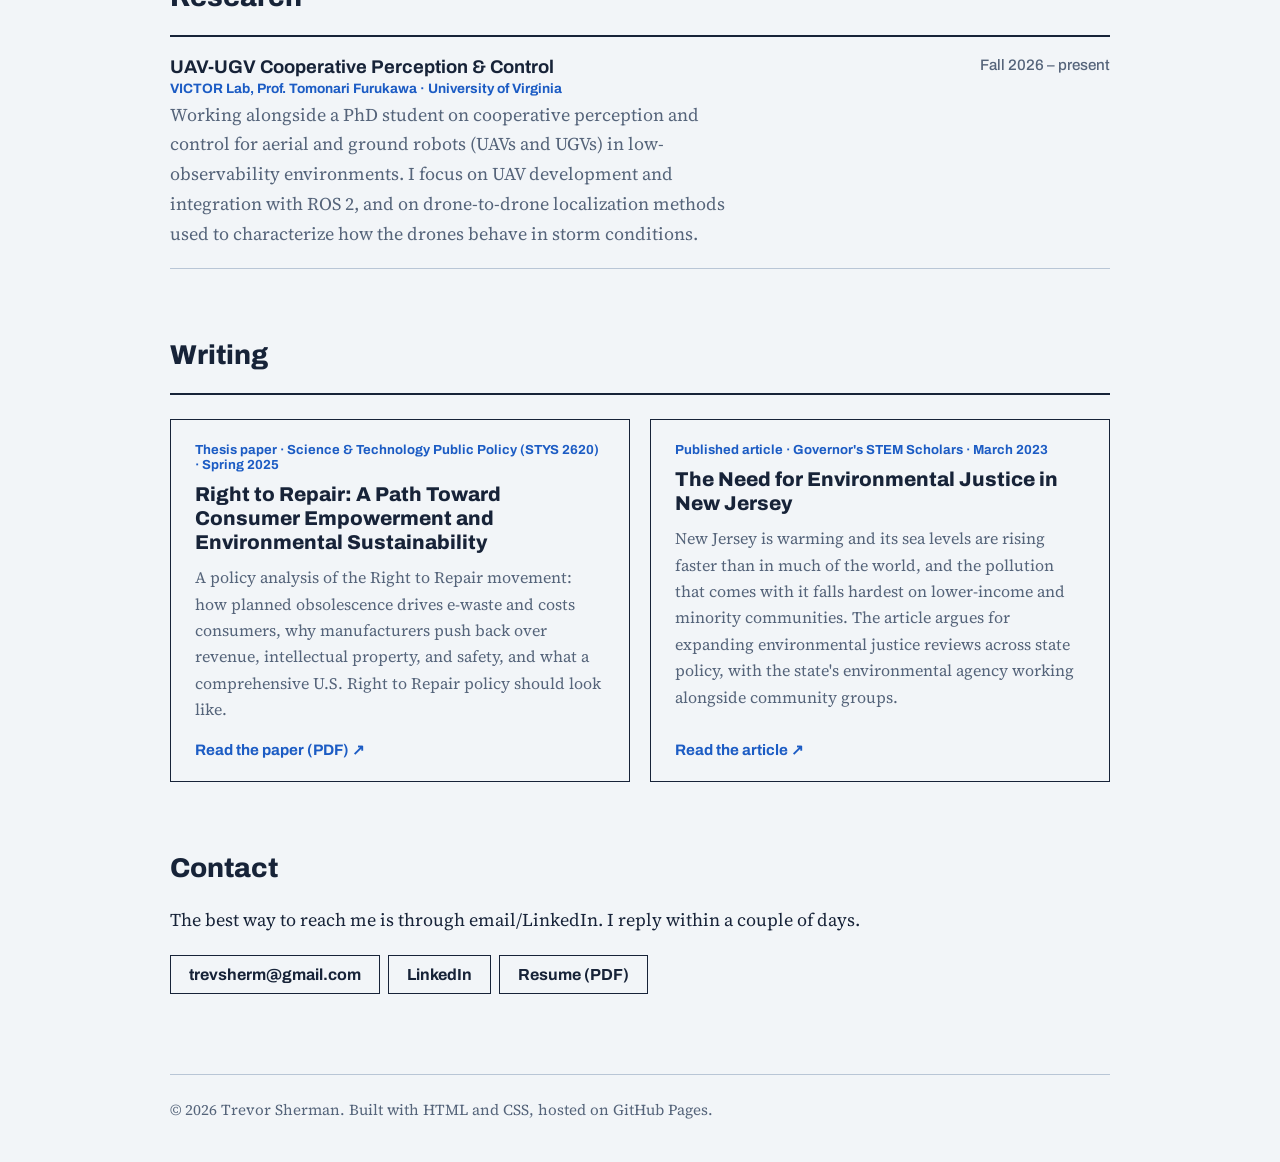
==== commit ceab5906: "Put SRR UAV first, AUV second Co-Authored-By: Claude Opus 5.5 <noreply@anthropic.com> Claude-Session" ====
--- a/index.html
+++ b/index.html
@@ -66,24 +66,24 @@
       </div>
 
       <div class="cards">
-        <a class="card card-wide" href="projects/auv.html">
+        <a class="card card-wide" href="projects/srr-uav.html">
+          <div class="card-media media-render"><img src="images/covers/srr-uav.jpg" alt="A row of multirotor drones on the ground at a desert test site"></div>
+          <div class="card-body">
+            <div class="card-kicker">MechE Capstone &middot; Fall 2026 &ndash; present <span class="status">In progress</span></div>
+            <h3>U.S. Army SRR UAV</h3>
+            <p>Leading development of a short-range reconnaissance drone for a U.S. Army customer, built from NDAA/Blue UAS-compliant parts and integrating thermal imaging and AI vision processing.</p>
+            <ul class="chips"><li>Project manager</li><li>Under 5&nbsp;lb</li><li>5&nbsp;km range</li></ul>
+            <span class="card-go">View project &rarr;</span>
+          </div>
+        </a>
+
+        <a class="card card-wide card-flip" href="projects/auv.html">
           <div class="card-media media-cad"><img src="images/covers/auv.jpg" alt="CAD render of the autonomous underwater vehicle with its orange outer shell"></div>
           <div class="card-body">
             <div class="card-kicker">Personal Project &middot; Spring 2026</div>
             <h3>Autonomous Underwater Vehicle</h3>
             <p>A low-cost autonomous submarine with a modular payload bay for environmental monitoring and defense missions, plus stepper-driven ballast tanks, waterproofed servo fins, and a custom 24&nbsp;V battery pack in a sealed clear hull.</p>
             <ul class="chips"><li>Founder &amp; lead engineer</li><li>Interactive 3D model</li><li>Onshape</li></ul>
-            <span class="card-go">View project &rarr;</span>
-          </div>
-        </a>
-
-        <a class="card card-wide card-flip" href="projects/srr-uav.html">
-          <div class="card-media media-render"><img src="images/covers/srr-uav.jpg" alt="A row of multirotor drones on the ground at a desert test site" loading="lazy"></div>
-          <div class="card-body">
-            <div class="card-kicker">MechE Capstone &middot; Fall 2026 &ndash; present <span class="status">In progress</span></div>
-            <h3>U.S. Army SRR UAV</h3>
-            <p>Leading development of a short-range reconnaissance drone for a U.S. Army customer, built from NDAA/Blue UAS-compliant parts and integrating thermal imaging and AI vision processing.</p>
-            <ul class="chips"><li>Project manager</li><li>Under 5&nbsp;lb</li><li>5&nbsp;km range</li></ul>
             <span class="card-go">View project &rarr;</span>
           </div>
         </a>
--- a/css/style.css
+++ b/css/style.css
@@ -237,3 +237,4 @@
 .more-link .card-go { display: inline-block; margin-top: 8px; font-size: 0.9rem; }
 .card-kicker .status { font-size: 0.65rem; padding: 1px 8px; margin-left: 6px; }
 .card-wide:not(.card-flip) .card-media.media-render { border-left: 0; border-right: 1.5px solid var(--ink); }
+.card-wide .card-media.media-cad, .card-wide.card-flip .card-media.media-cad { background: #fff; }
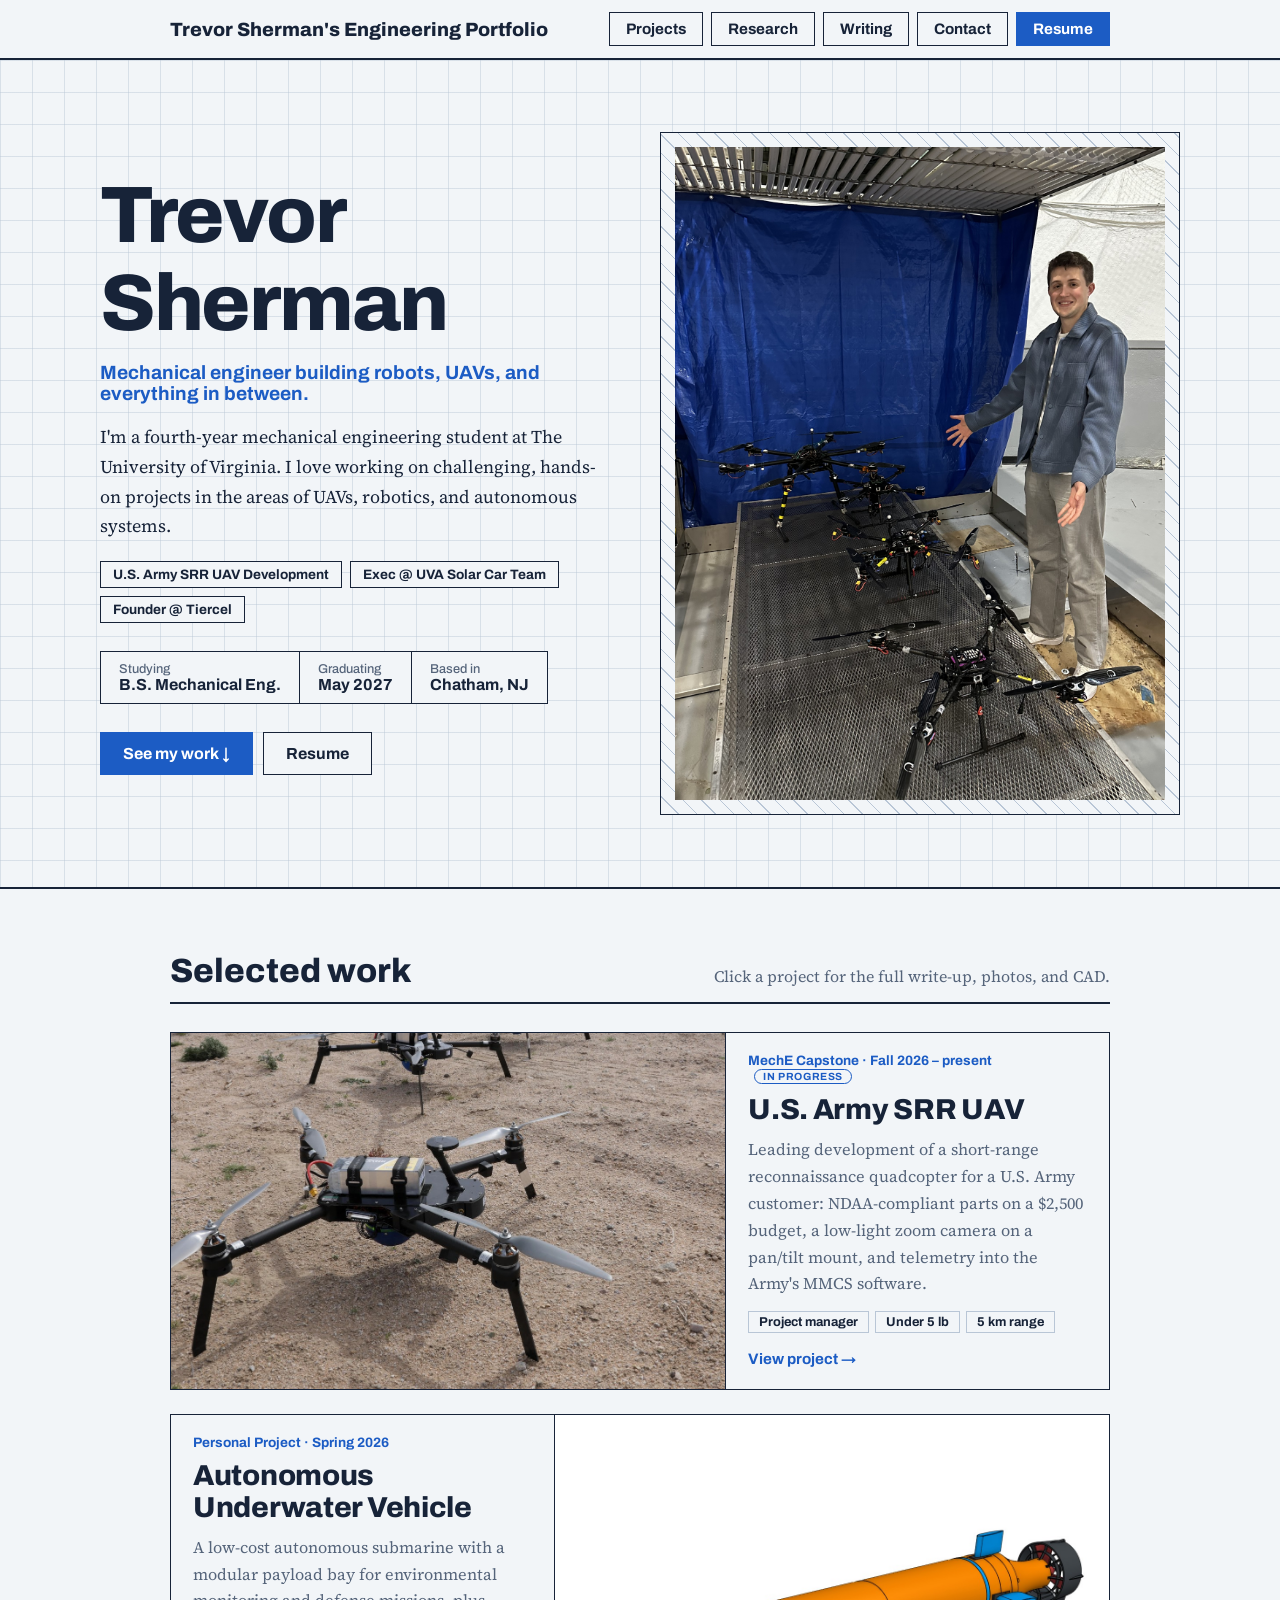
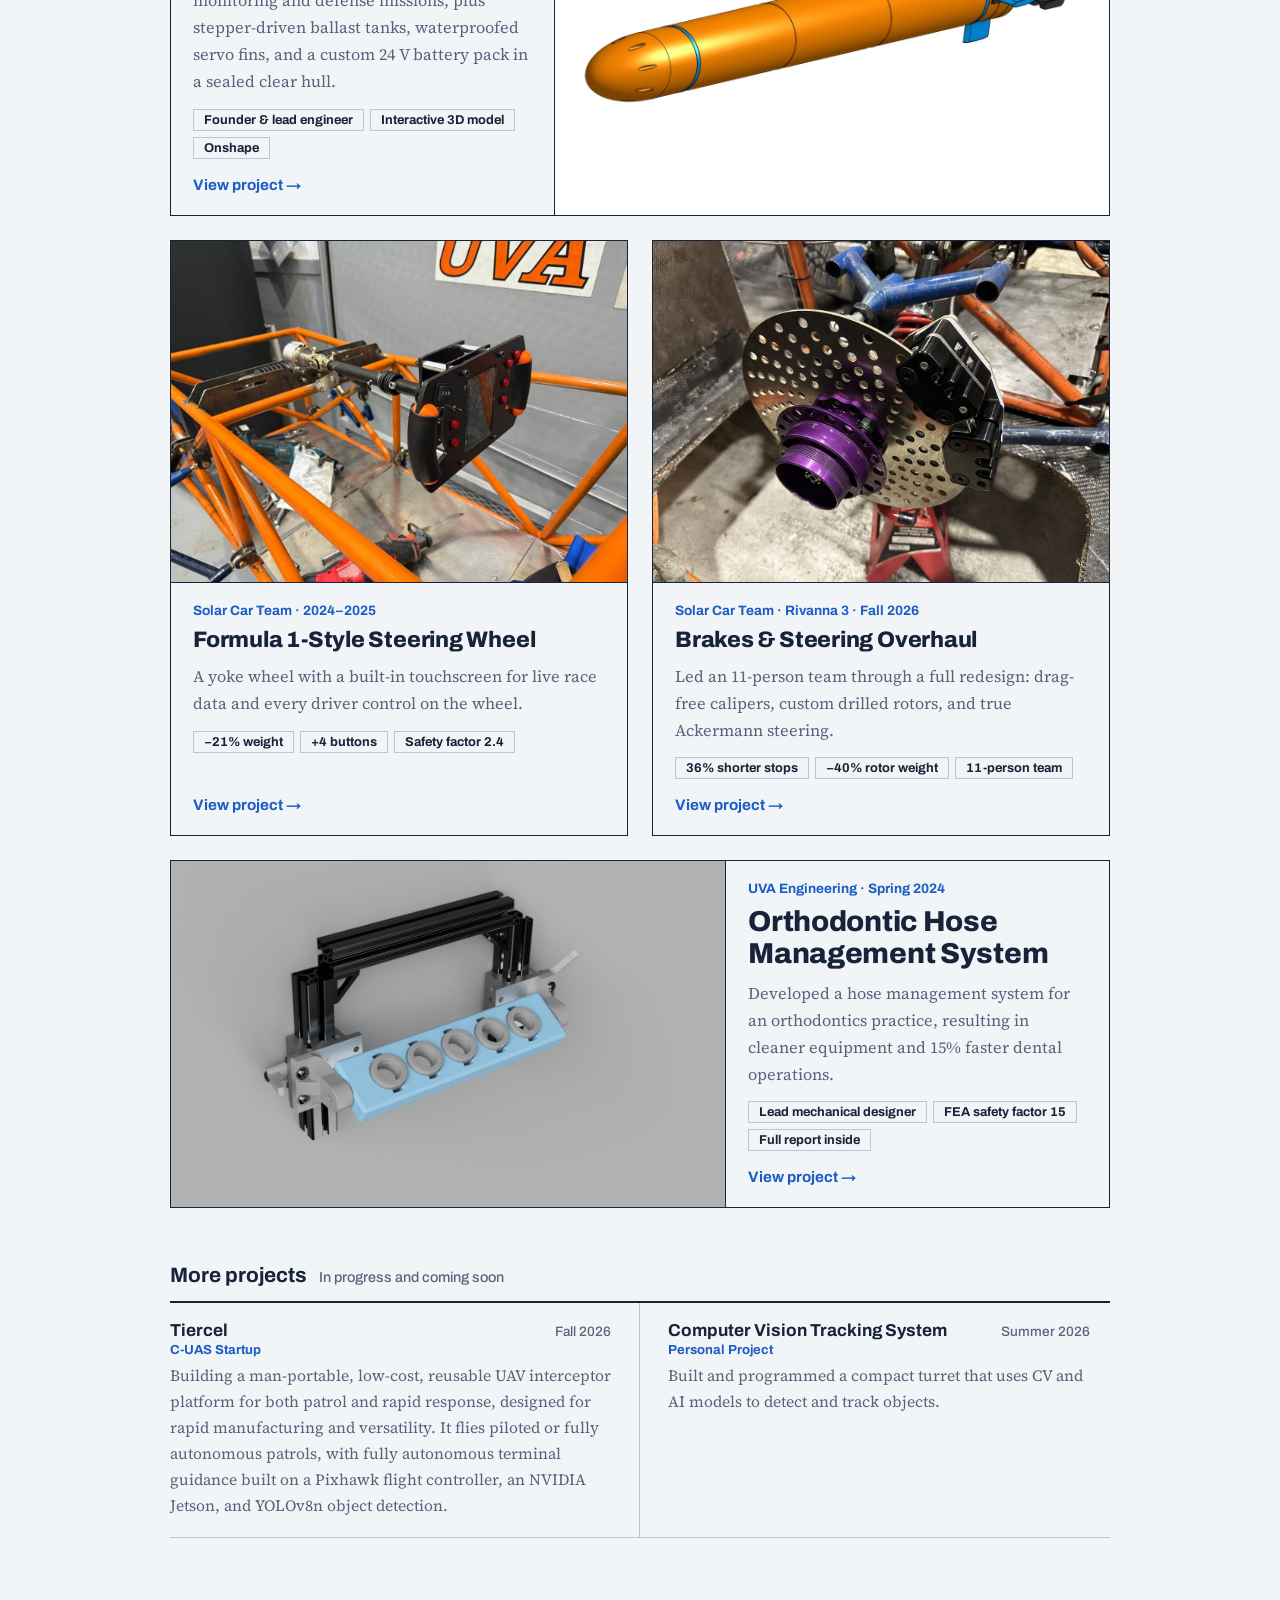
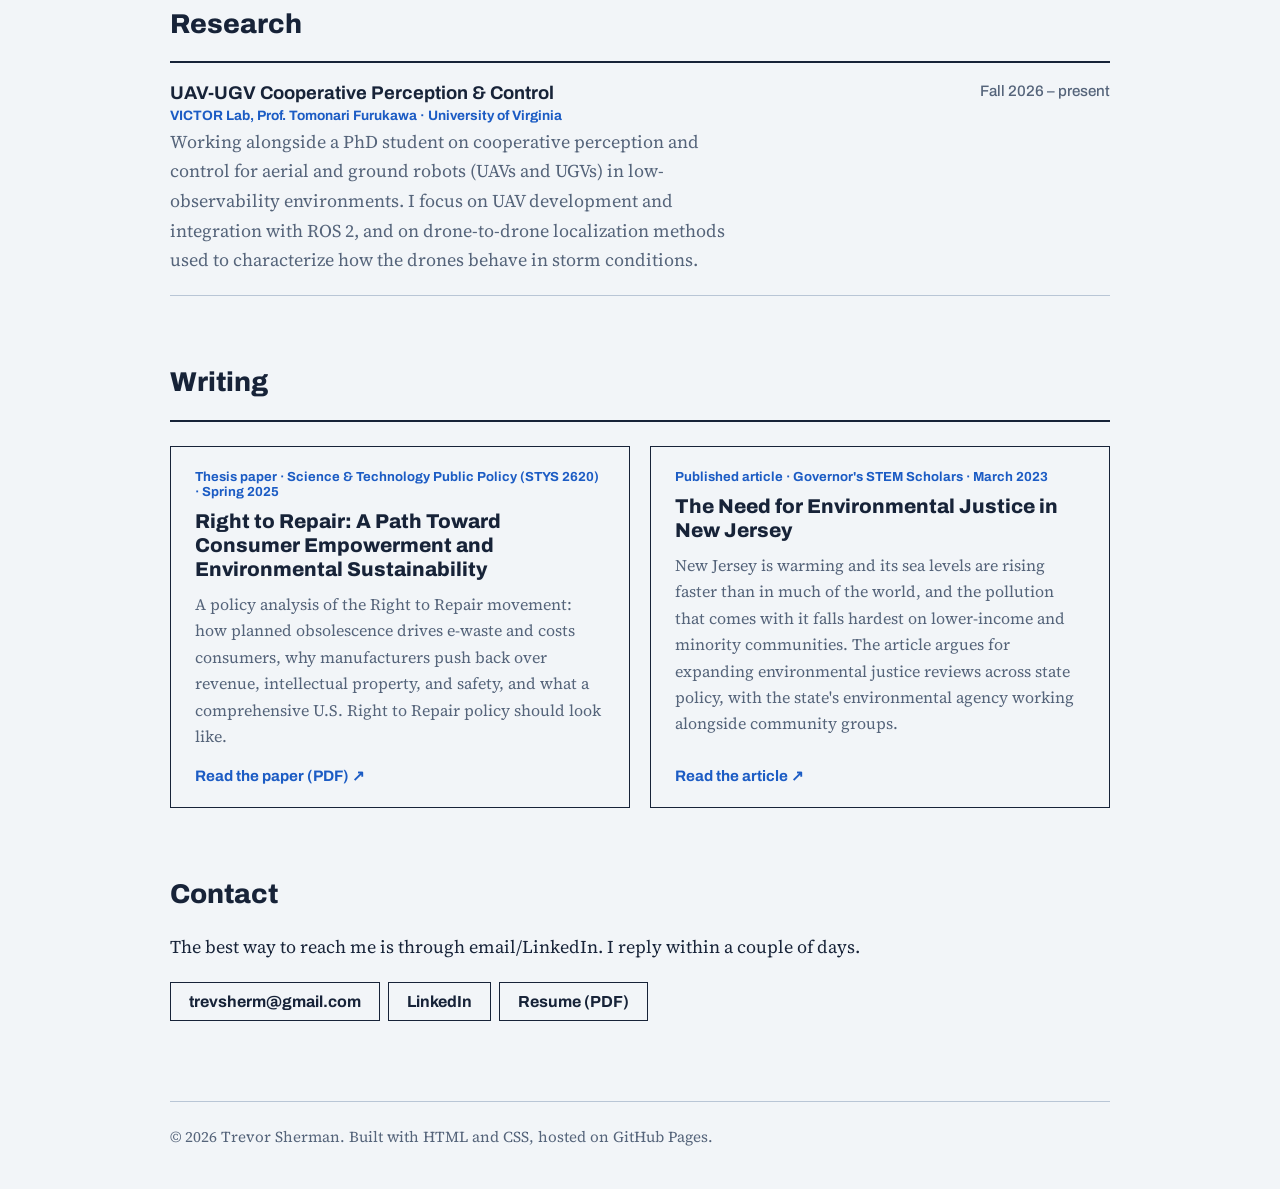
==== commit 49df5b93: "SRR UAV page: rewrite around the CDR design Adds CDR parts, design decision history, hover/prop/weig" ====
--- a/index.html
+++ b/index.html
@@ -71,7 +71,7 @@
           <div class="card-body">
             <div class="card-kicker">MechE Capstone &middot; Fall 2026 &ndash; present <span class="status">In progress</span></div>
             <h3>U.S. Army SRR UAV</h3>
-            <p>Leading development of a short-range reconnaissance drone for a U.S. Army customer, built from NDAA/Blue UAS-compliant parts and integrating thermal imaging and AI vision processing.</p>
+            <p>Leading development of a short-range reconnaissance quadcopter for a U.S. Army customer: NDAA-compliant parts on a $2,500 budget, a low-light zoom camera on a pan/tilt mount, and telemetry into the Army's MMCS software.</p>
             <ul class="chips"><li>Project manager</li><li>Under 5&nbsp;lb</li><li>5&nbsp;km range</li></ul>
             <span class="card-go">View project &rarr;</span>
           </div>
--- a/css/style.css
+++ b/css/style.css
@@ -238,3 +238,11 @@
 .card-kicker .status { font-size: 0.65rem; padding: 1px 8px; margin-left: 6px; }
 .card-wide:not(.card-flip) .card-media.media-render { border-left: 0; border-right: 1.5px solid var(--ink); }
 .card-wide .card-media.media-cad, .card-wide.card-flip .card-media.media-cad { background: #fff; }
+.card-wide .card-media.media-cad img { padding: 6px; }
+
+/* Data tables on project pages */
+.data-table { width: 100%; max-width: 860px; border-collapse: collapse; margin: 8px 0 20px; font: 500 0.95rem/1.45 var(--head); }
+.data-table th, .data-table td { text-align: left; vertical-align: top; padding: 10px 14px; border: 1.5px solid var(--ink); }
+.data-table th { font-weight: 700; background: var(--ink); color: var(--paper); }
+.data-table td:first-child { font-weight: 700; white-space: nowrap; }
+@media (max-width: 760px) { .data-table { font-size: 0.85rem; } .data-table th, .data-table td { padding: 8px 10px; } .data-table td:first-child { white-space: normal; } }
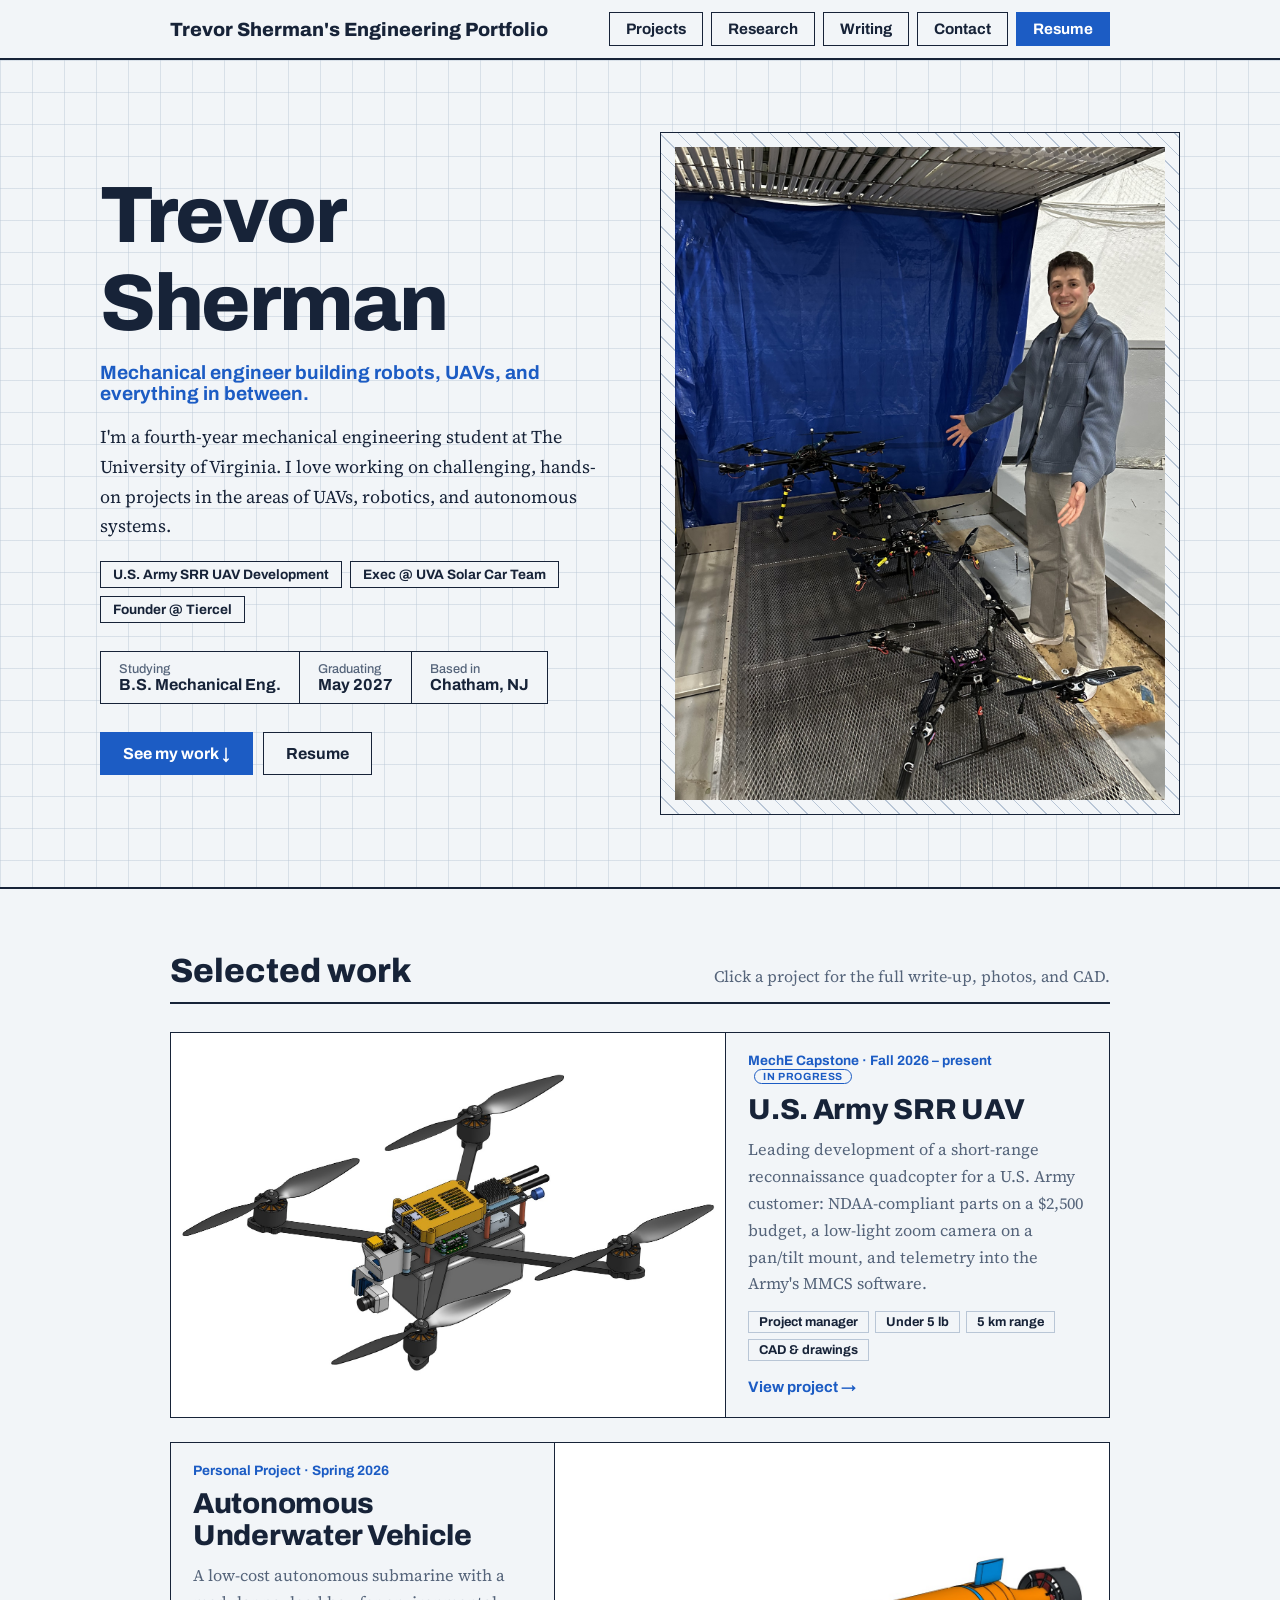
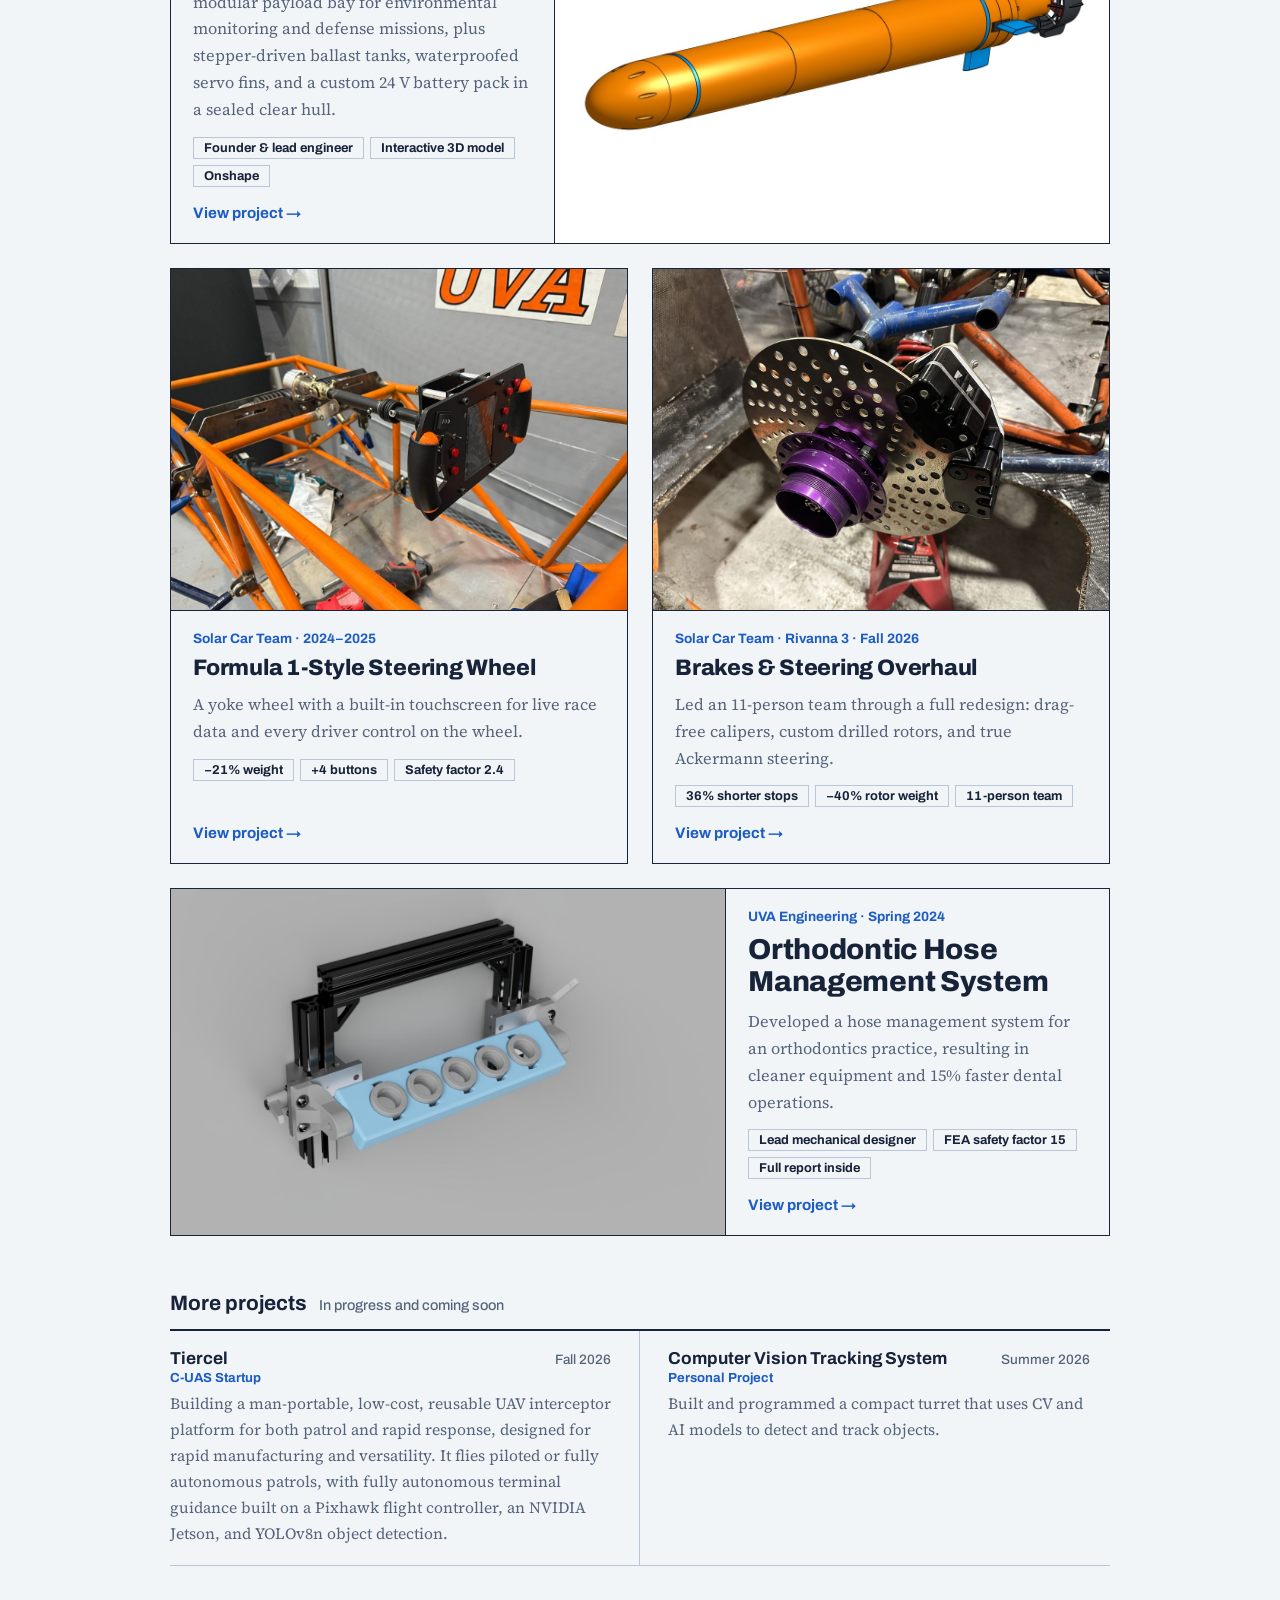
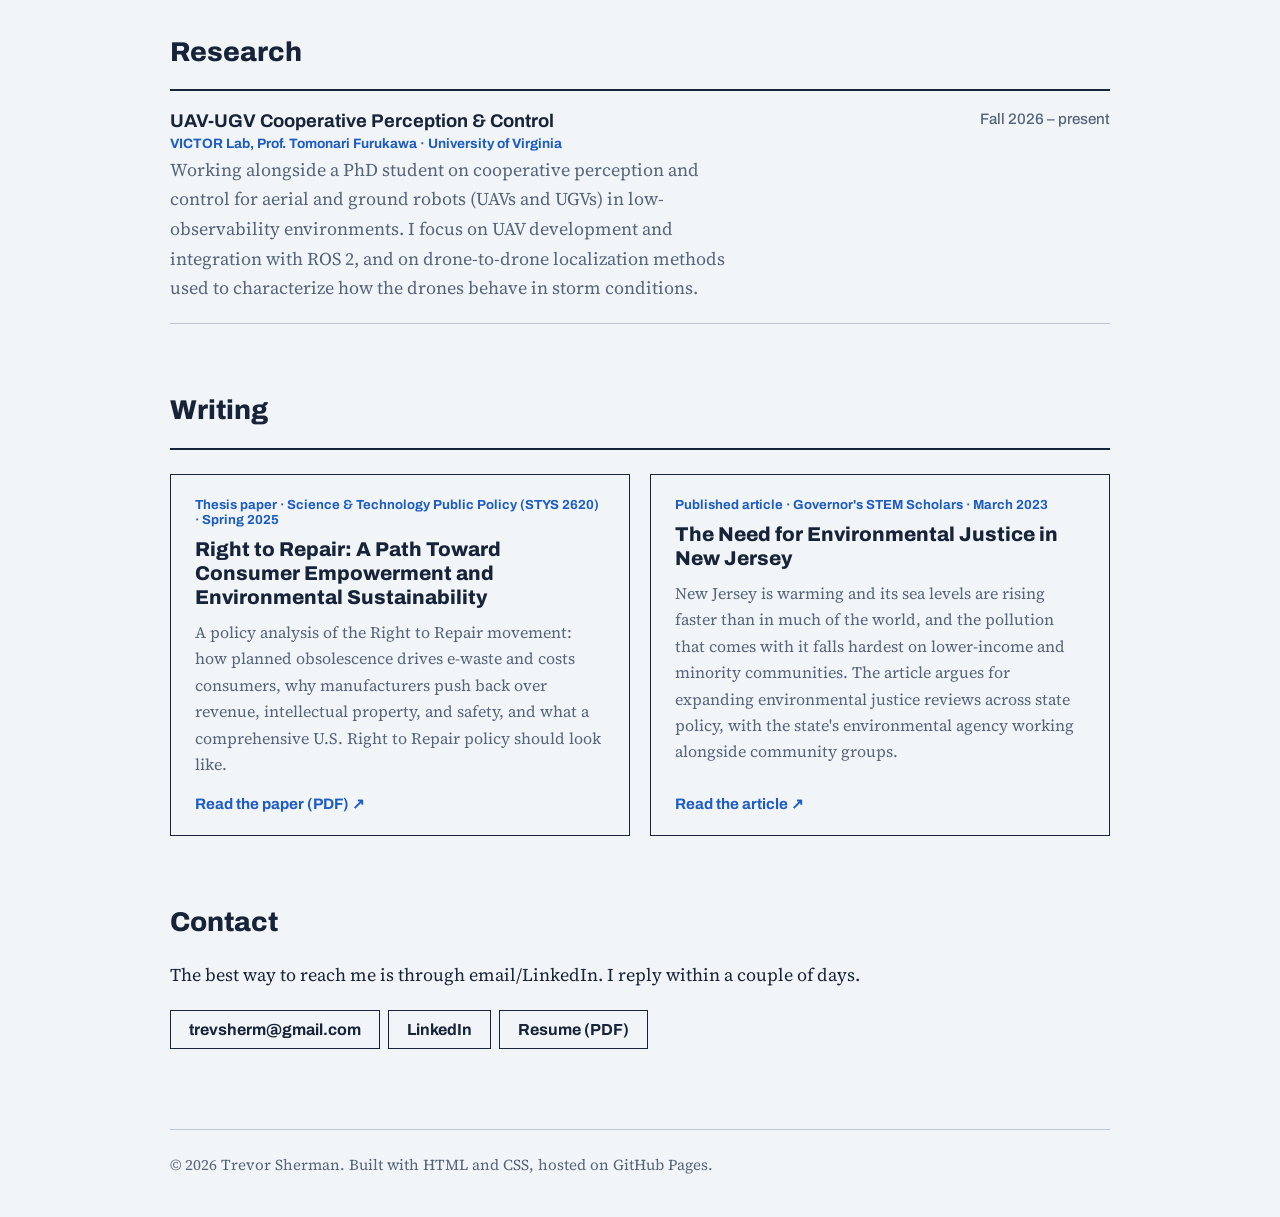
==== commit 954d9bac: "SRR UAV: add CAD renders, drawings, labeled diagram, new cover Hero iso + exploded renders, labeled " ====
--- a/index.html
+++ b/index.html
@@ -67,12 +67,12 @@
 
       <div class="cards">
         <a class="card card-wide" href="projects/srr-uav.html">
-          <div class="card-media media-render"><img src="images/covers/srr-uav.jpg" alt="A row of multirotor drones on the ground at a desert test site"></div>
+          <div class="card-media media-cad"><img src="images/covers/srr-uav-cad.jpg" alt="CAD render of the SRR UAV quadcopter with its pan/tilt camera, Pi case, and folding carbon frame"></div>
           <div class="card-body">
             <div class="card-kicker">MechE Capstone &middot; Fall 2026 &ndash; present <span class="status">In progress</span></div>
             <h3>U.S. Army SRR UAV</h3>
             <p>Leading development of a short-range reconnaissance quadcopter for a U.S. Army customer: NDAA-compliant parts on a $2,500 budget, a low-light zoom camera on a pan/tilt mount, and telemetry into the Army's MMCS software.</p>
-            <ul class="chips"><li>Project manager</li><li>Under 5&nbsp;lb</li><li>5&nbsp;km range</li></ul>
+            <ul class="chips"><li>Project manager</li><li>Under 5&nbsp;lb</li><li>5&nbsp;km range</li><li>CAD &amp; drawings</li></ul>
             <span class="card-go">View project &rarr;</span>
           </div>
         </a>
--- a/css/style.css
+++ b/css/style.css
@@ -246,3 +246,11 @@
 .data-table th { font-weight: 700; background: var(--ink); color: var(--paper); }
 .data-table td:first-child { font-weight: 700; white-space: nowrap; }
 @media (max-width: 760px) { .data-table { font-size: 0.85rem; } .data-table th, .data-table td { padding: 8px 10px; } .data-table td:first-child { white-space: normal; } }
+@media (max-width: 760px) { .data-table { display: block; overflow-x: auto; } }
+
+/* On-page contents */
+.toc { margin: 32px 0 0; padding: 16px 20px; border: 1.5px solid var(--ink); }
+.toc span { display: block; font: 700 0.85rem var(--head); color: var(--blue); margin-bottom: 8px; }
+.toc ol { list-style: none; display: flex; flex-wrap: wrap; gap: 6px 8px; margin: 0; padding: 0; }
+.toc a { display: block; padding: 4px 10px; border: 1.5px solid var(--line); font: 700 0.85rem var(--head); color: var(--ink); text-decoration: none; }
+.toc a:hover { border-color: var(--blue); color: var(--blue); }
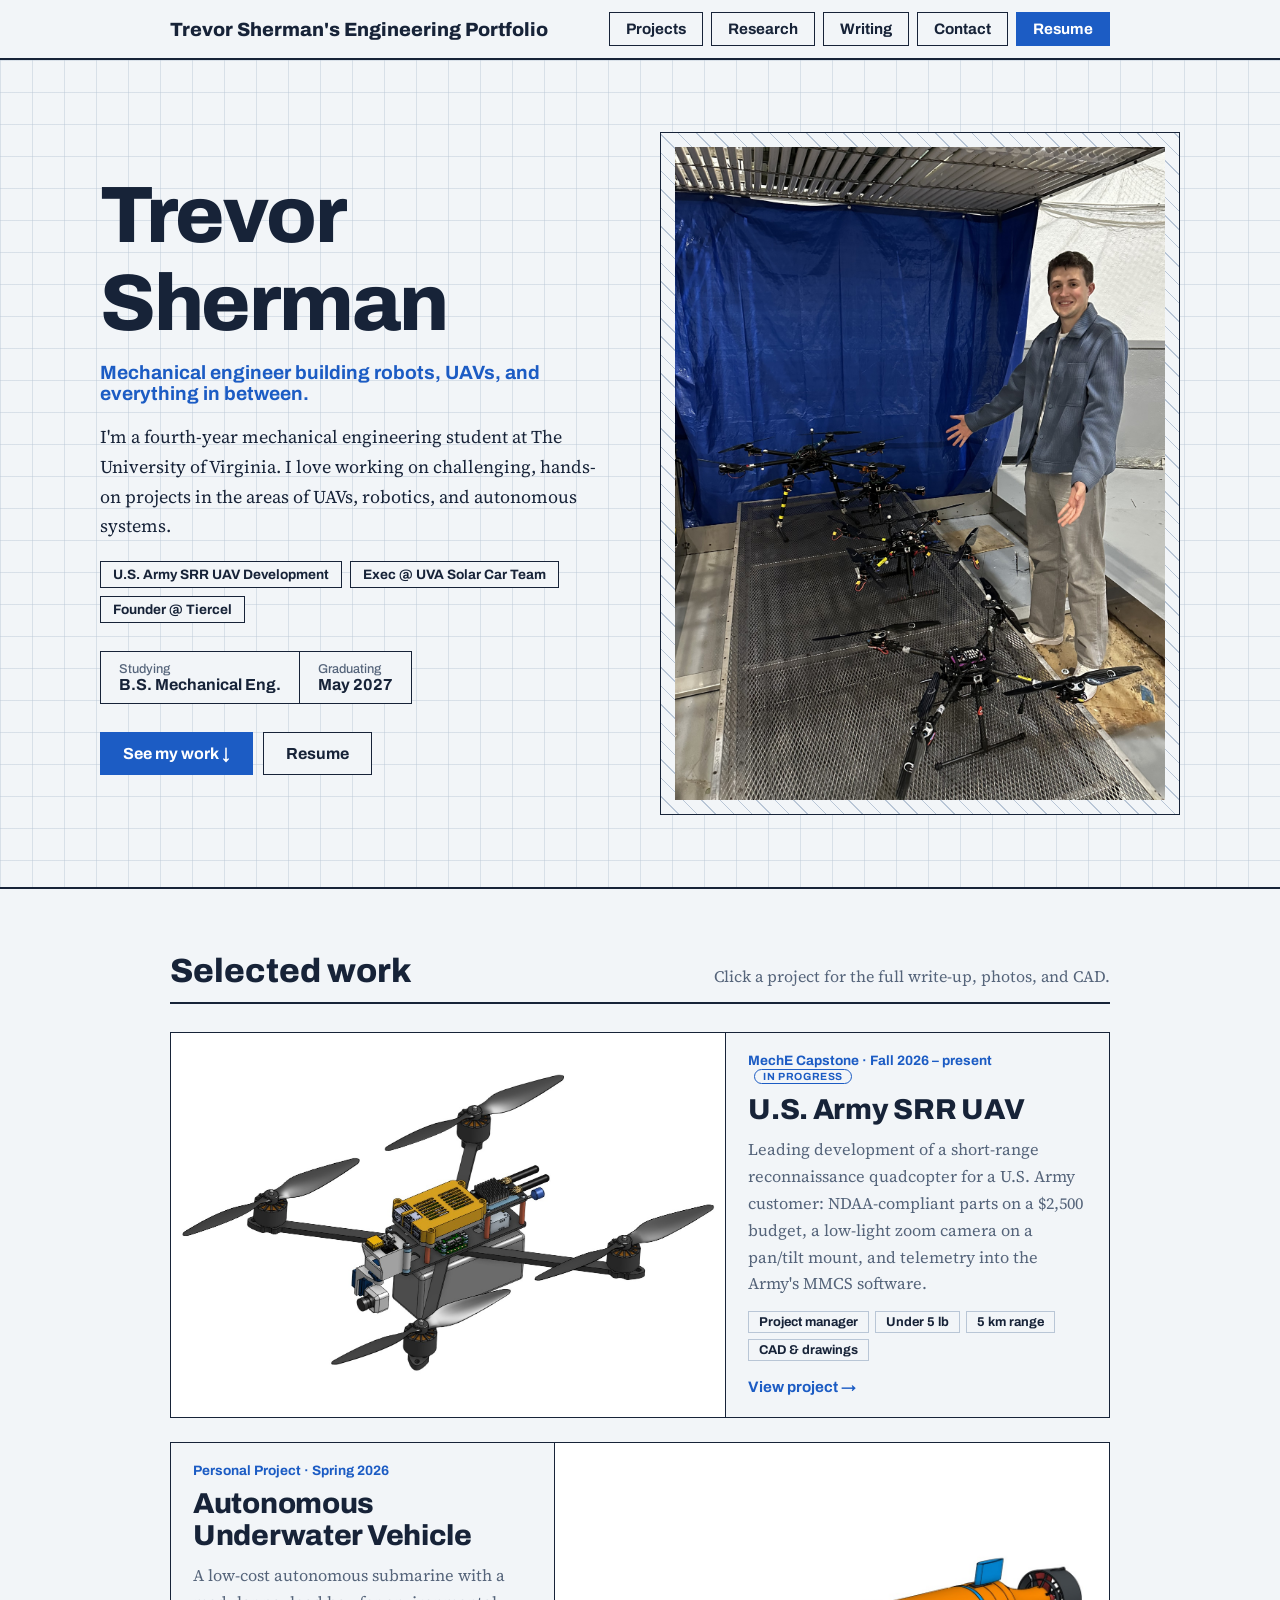
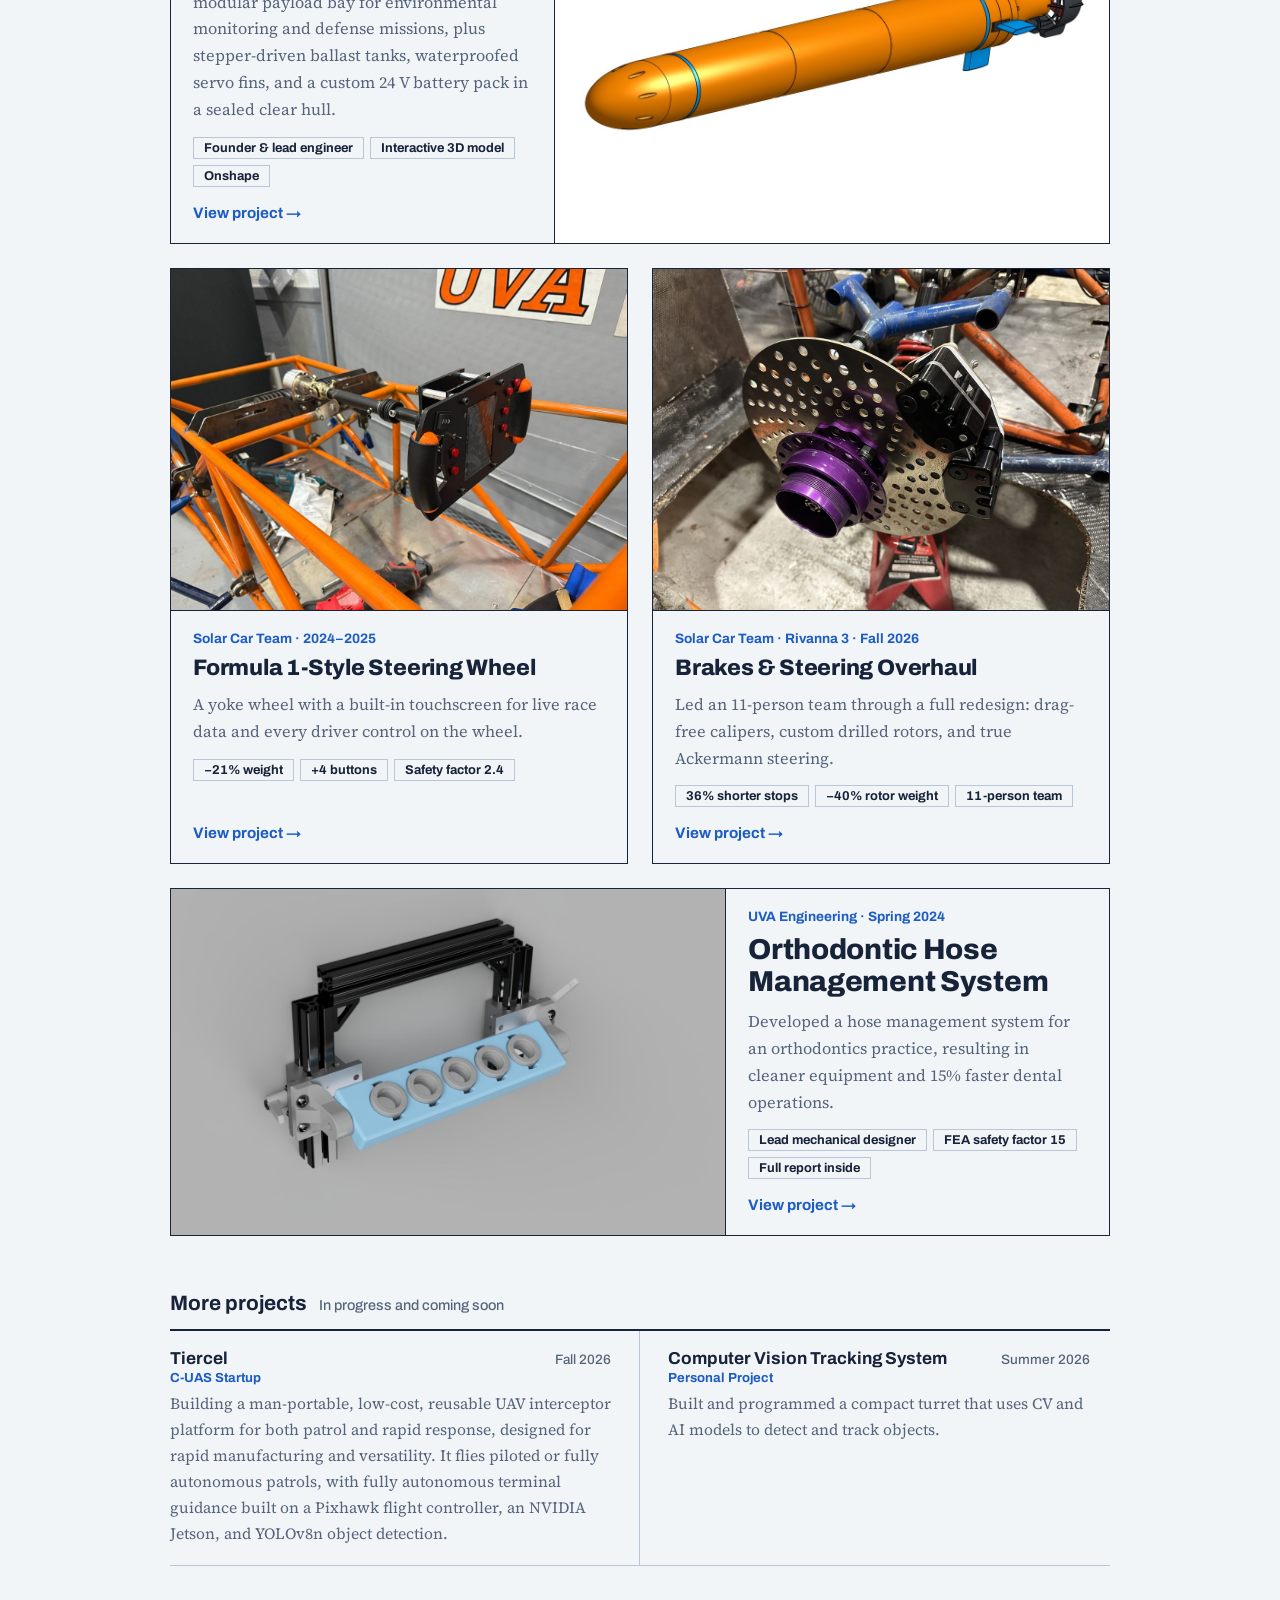
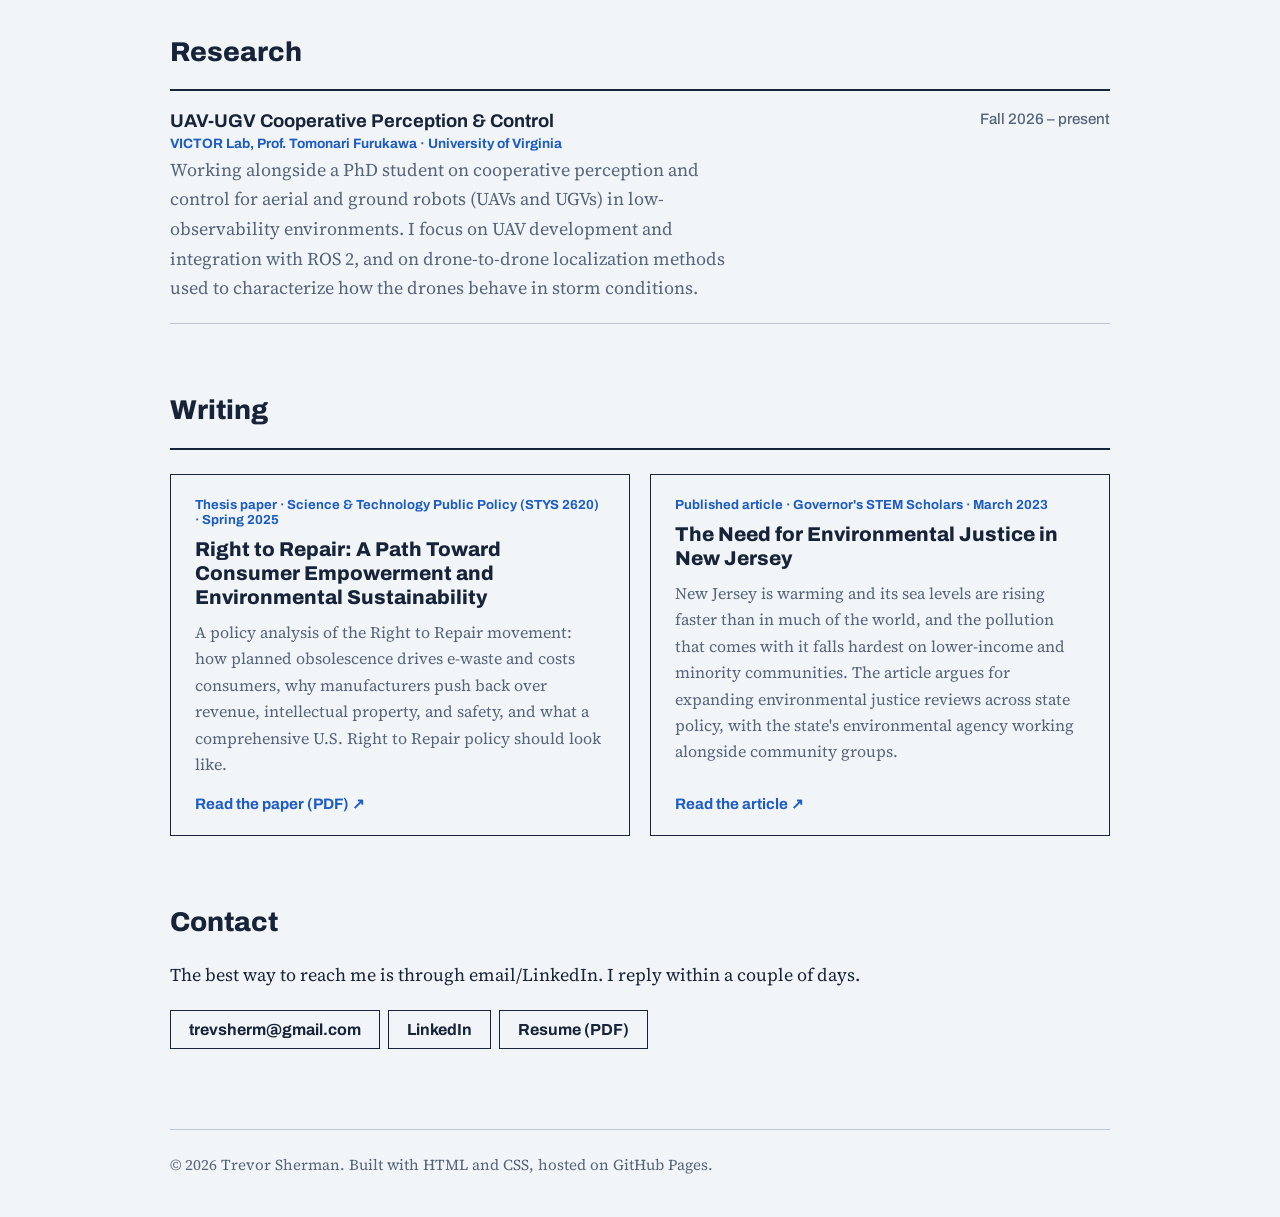
==== commit 91281cf6: "Homepage: remove hometown from intro facts Co-Authored-By: Claude Opus 5.5 <noreply@anthropic.com> C" ====
--- a/index.html
+++ b/index.html
@@ -43,7 +43,6 @@
         <dl class="facts">
           <div><dt>Studying</dt><dd>B.S. Mechanical Eng.</dd></div>
           <div><dt>Graduating</dt><dd>May 2027</dd></div>
-          <div><dt>Based in</dt><dd>Chatham, NJ</dd></div>
         </dl>
         <div class="cta">
           <a class="btn btn-primary" href="#projects">See my work &darr;</a>
--- a/css/style.css
+++ b/css/style.css
@@ -254,3 +254,4 @@
 .toc ol { list-style: none; display: flex; flex-wrap: wrap; gap: 6px 8px; margin: 0; padding: 0; }
 .toc a { display: block; padding: 4px 10px; border: 1.5px solid var(--line); font: 700 0.85rem var(--head); color: var(--ink); text-decoration: none; }
 .toc a:hover { border-color: var(--blue); color: var(--blue); }
+.data-table code { font: 600 0.85em ui-monospace, SFMono-Regular, Menlo, monospace; }
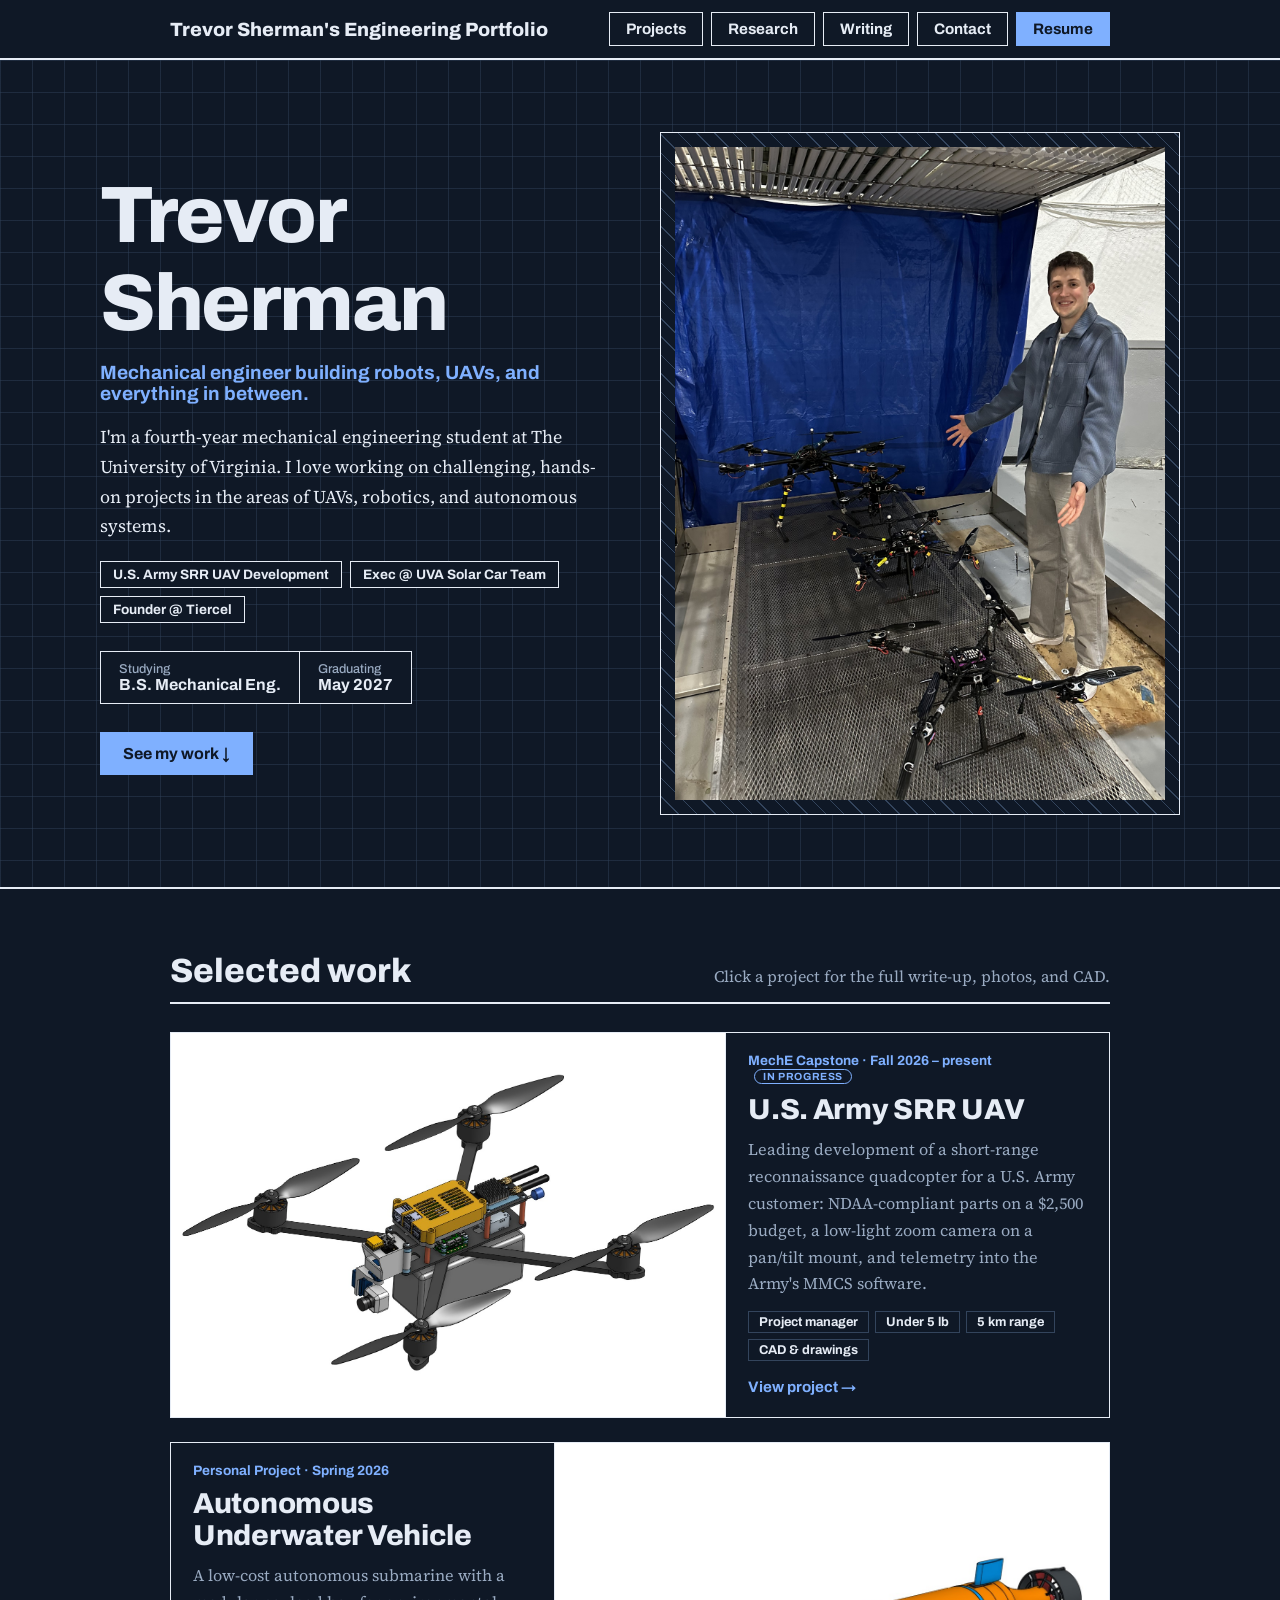
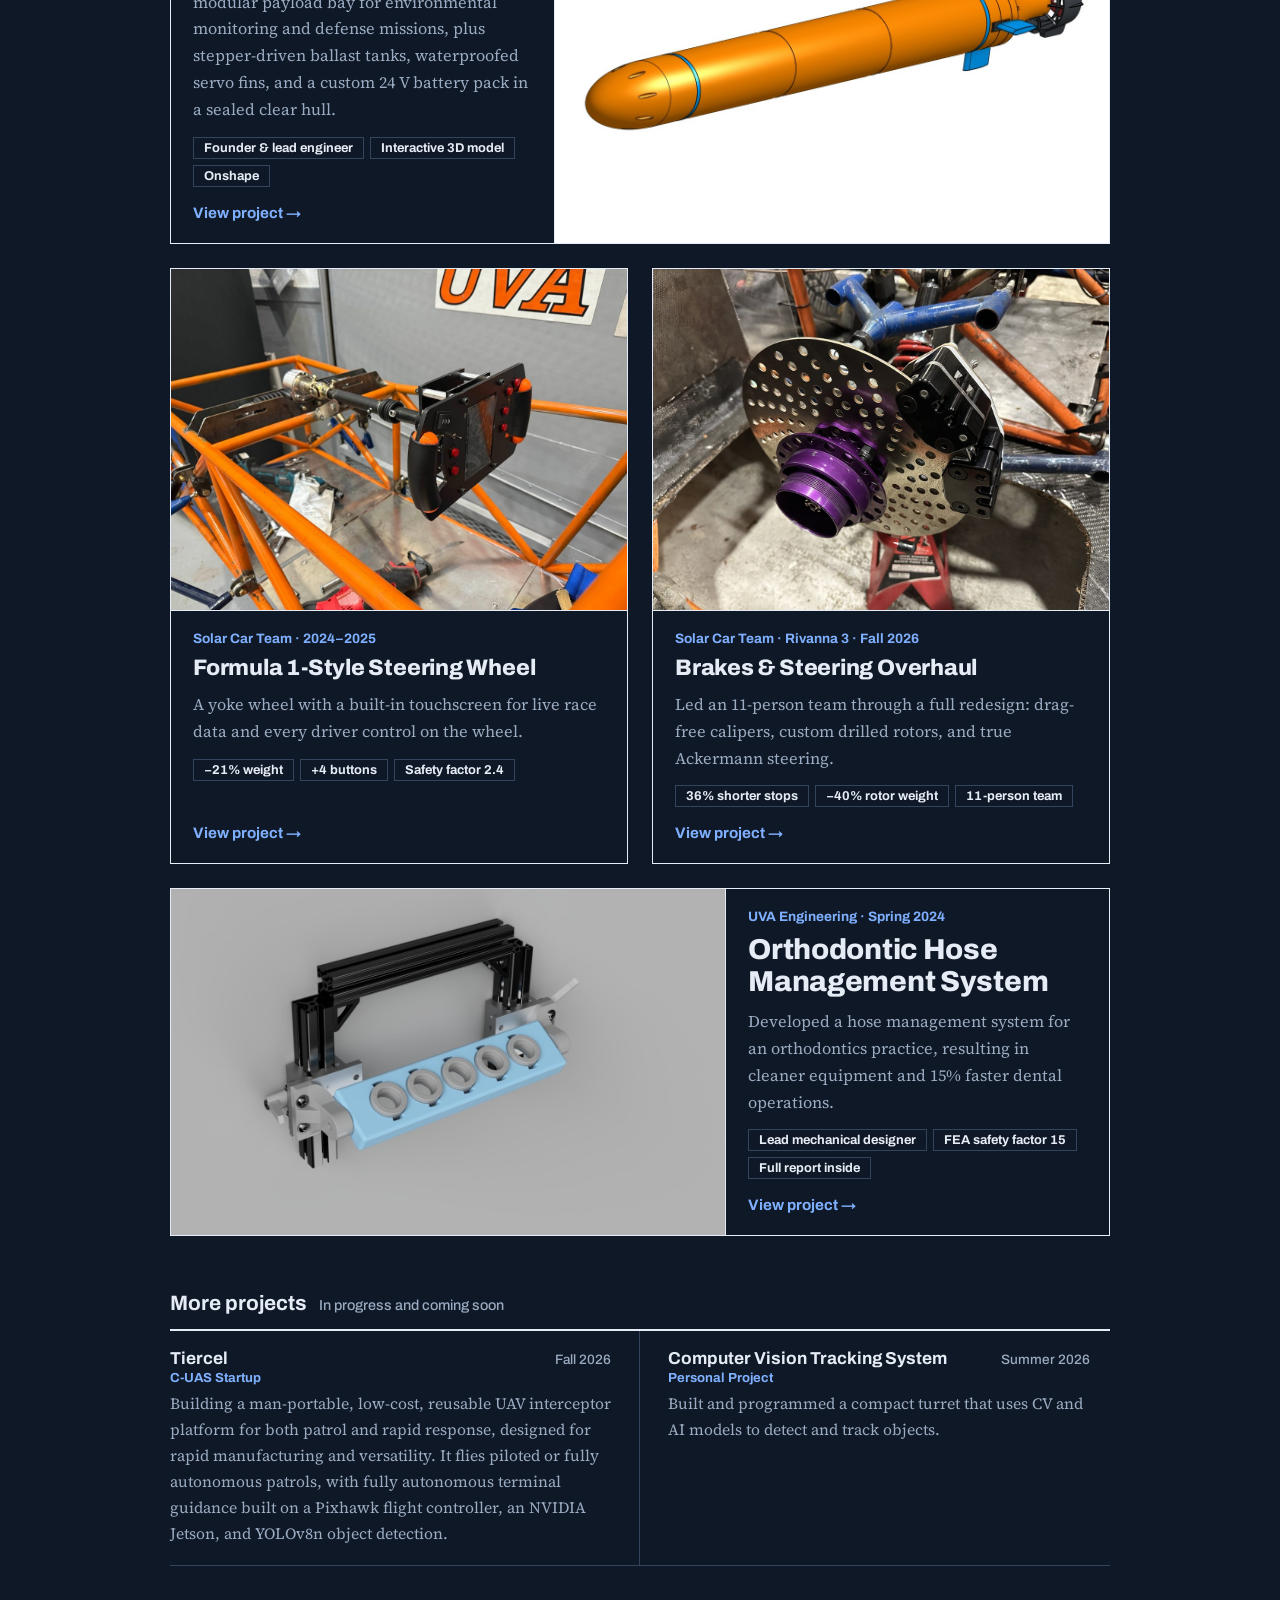
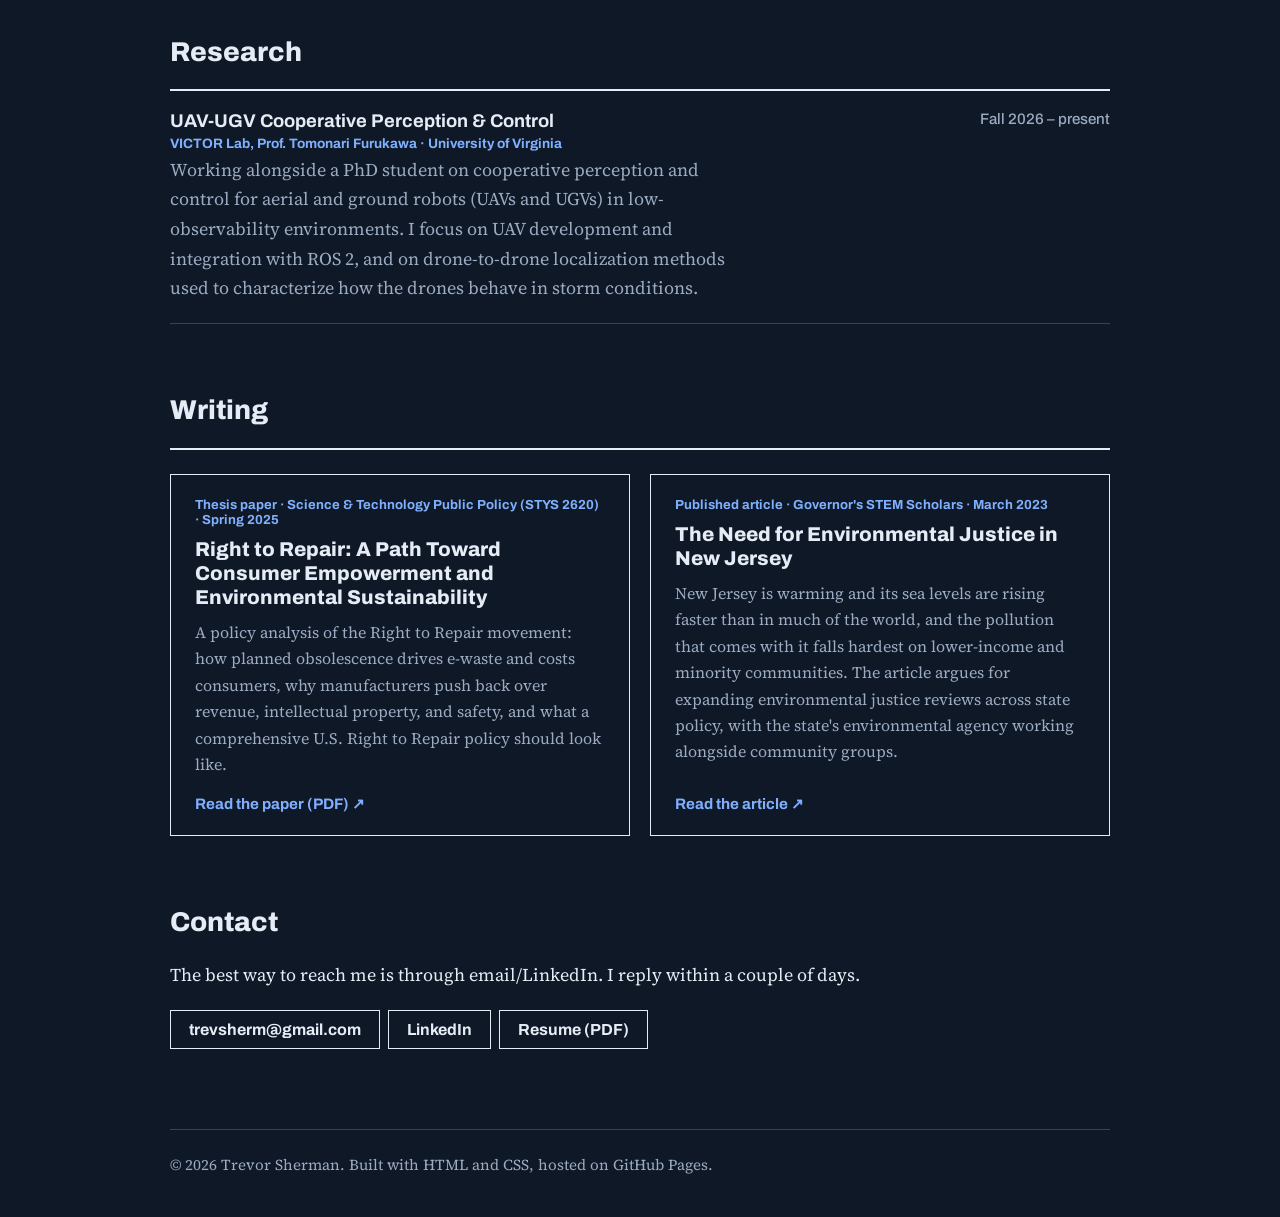
==== commit 4b0307e7: "Remove Resume button next to See my work Co-Authored-By: Claude Opus 5.5 <noreply@anthropic.com> Cla" ====
--- a/index.html
+++ b/index.html
@@ -46,7 +46,6 @@
         </dl>
         <div class="cta">
           <a class="btn btn-primary" href="#projects">See my work &darr;</a>
-          <a class="btn" href="resume.pdf">Resume</a>
         </div>
       </div>
       <figure class="photo hero-photo">
--- a/css/style.css
+++ b/css/style.css
@@ -1,15 +1,13 @@
 :root {
-  --paper: #f2f5f8;
-  --ink: #172338;
-  --line: #b9c6d6;
-  --blue: #1c5cc4;
-  --on-blue: #ffffff;
-  --muted: #55647a;
+  color-scheme: dark;
+  --paper: #0f1826;
+  --ink: #e6ecf5;
+  --line: #33445c;
+  --blue: #7fb0ff;
+  --on-blue: #0f1826;
+  --muted: #9aabc2;
   --head: "Archivo", "Helvetica Neue", Arial, sans-serif;
   --body: "Source Serif 4", Georgia, "Times New Roman", serif;
-}
-@media (prefers-color-scheme: dark) {
-  :root { --paper: #0f1826; --ink: #e6ecf5; --line: #33445c; --blue: #7fb0ff; --on-blue: #0f1826; --muted: #9aabc2; }
 }
 * { box-sizing: border-box; }
 html { scroll-behavior: smooth; scroll-padding-top: 90px; }
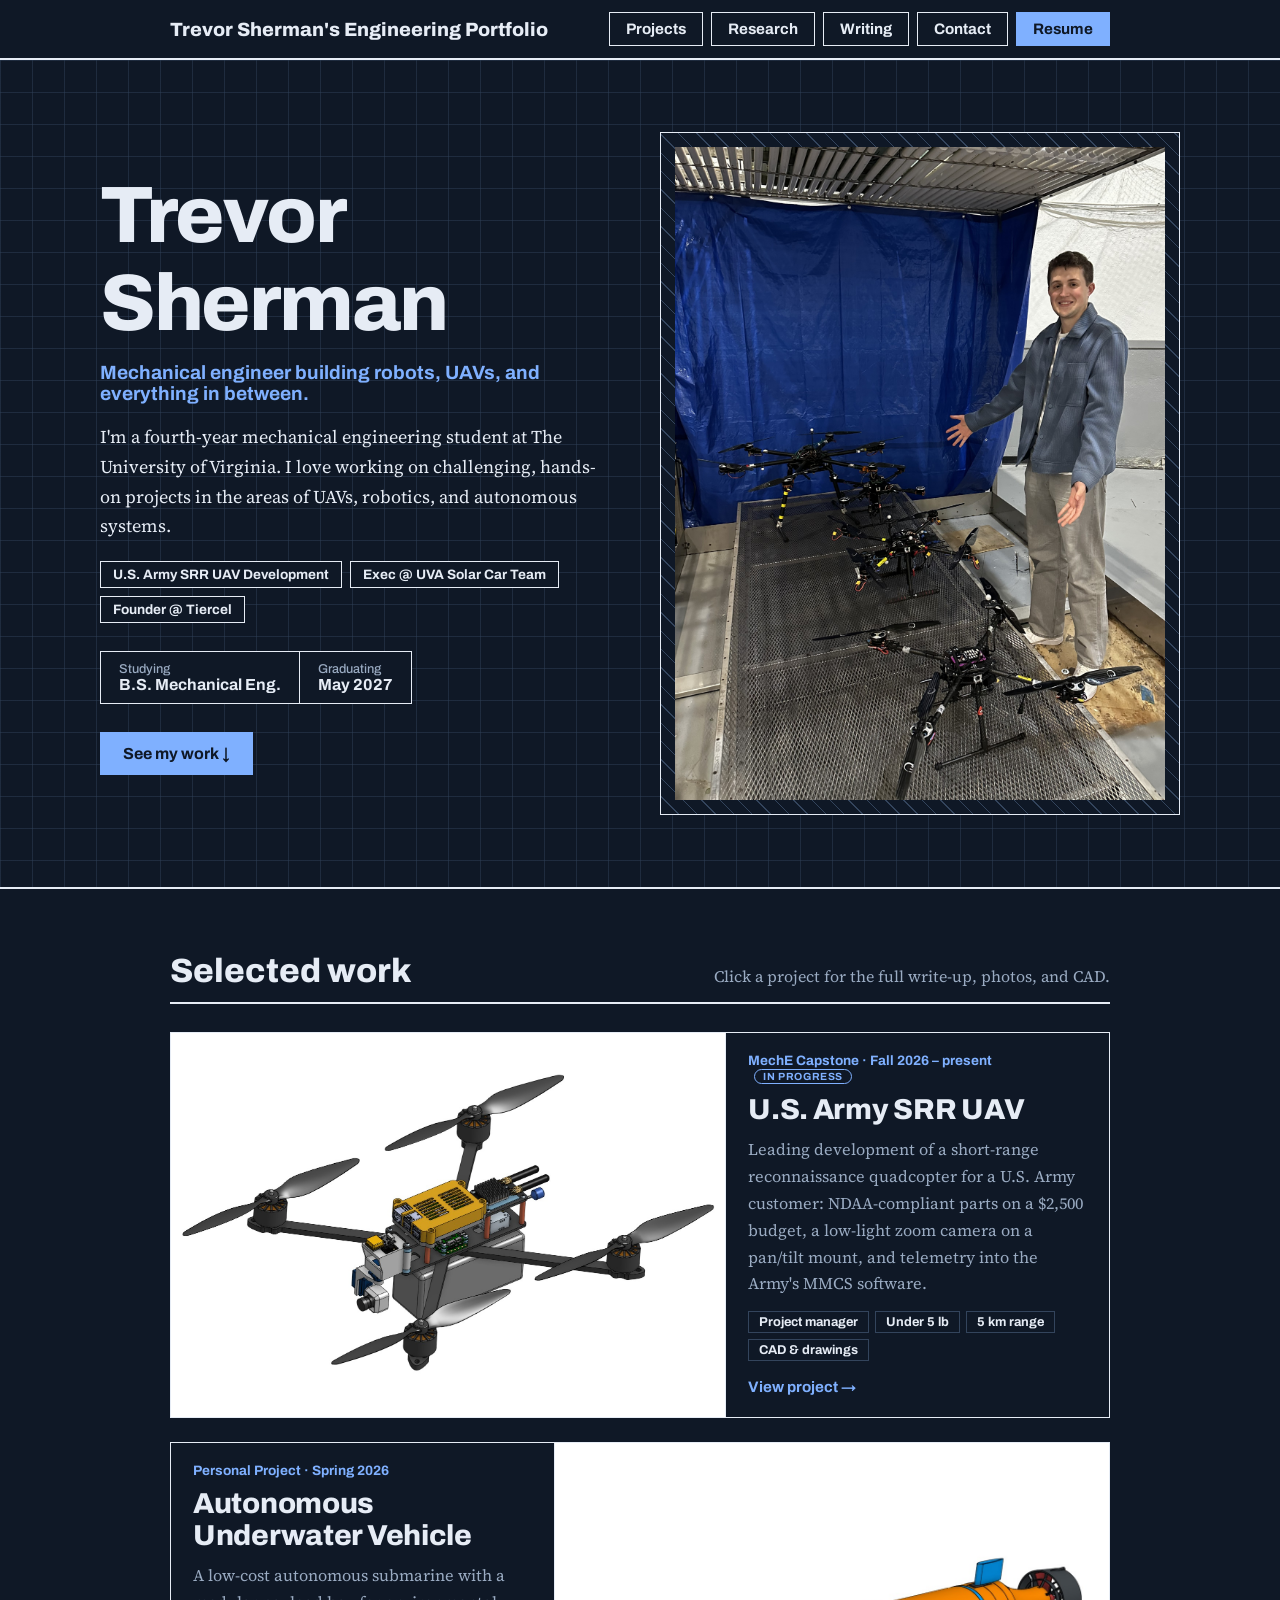
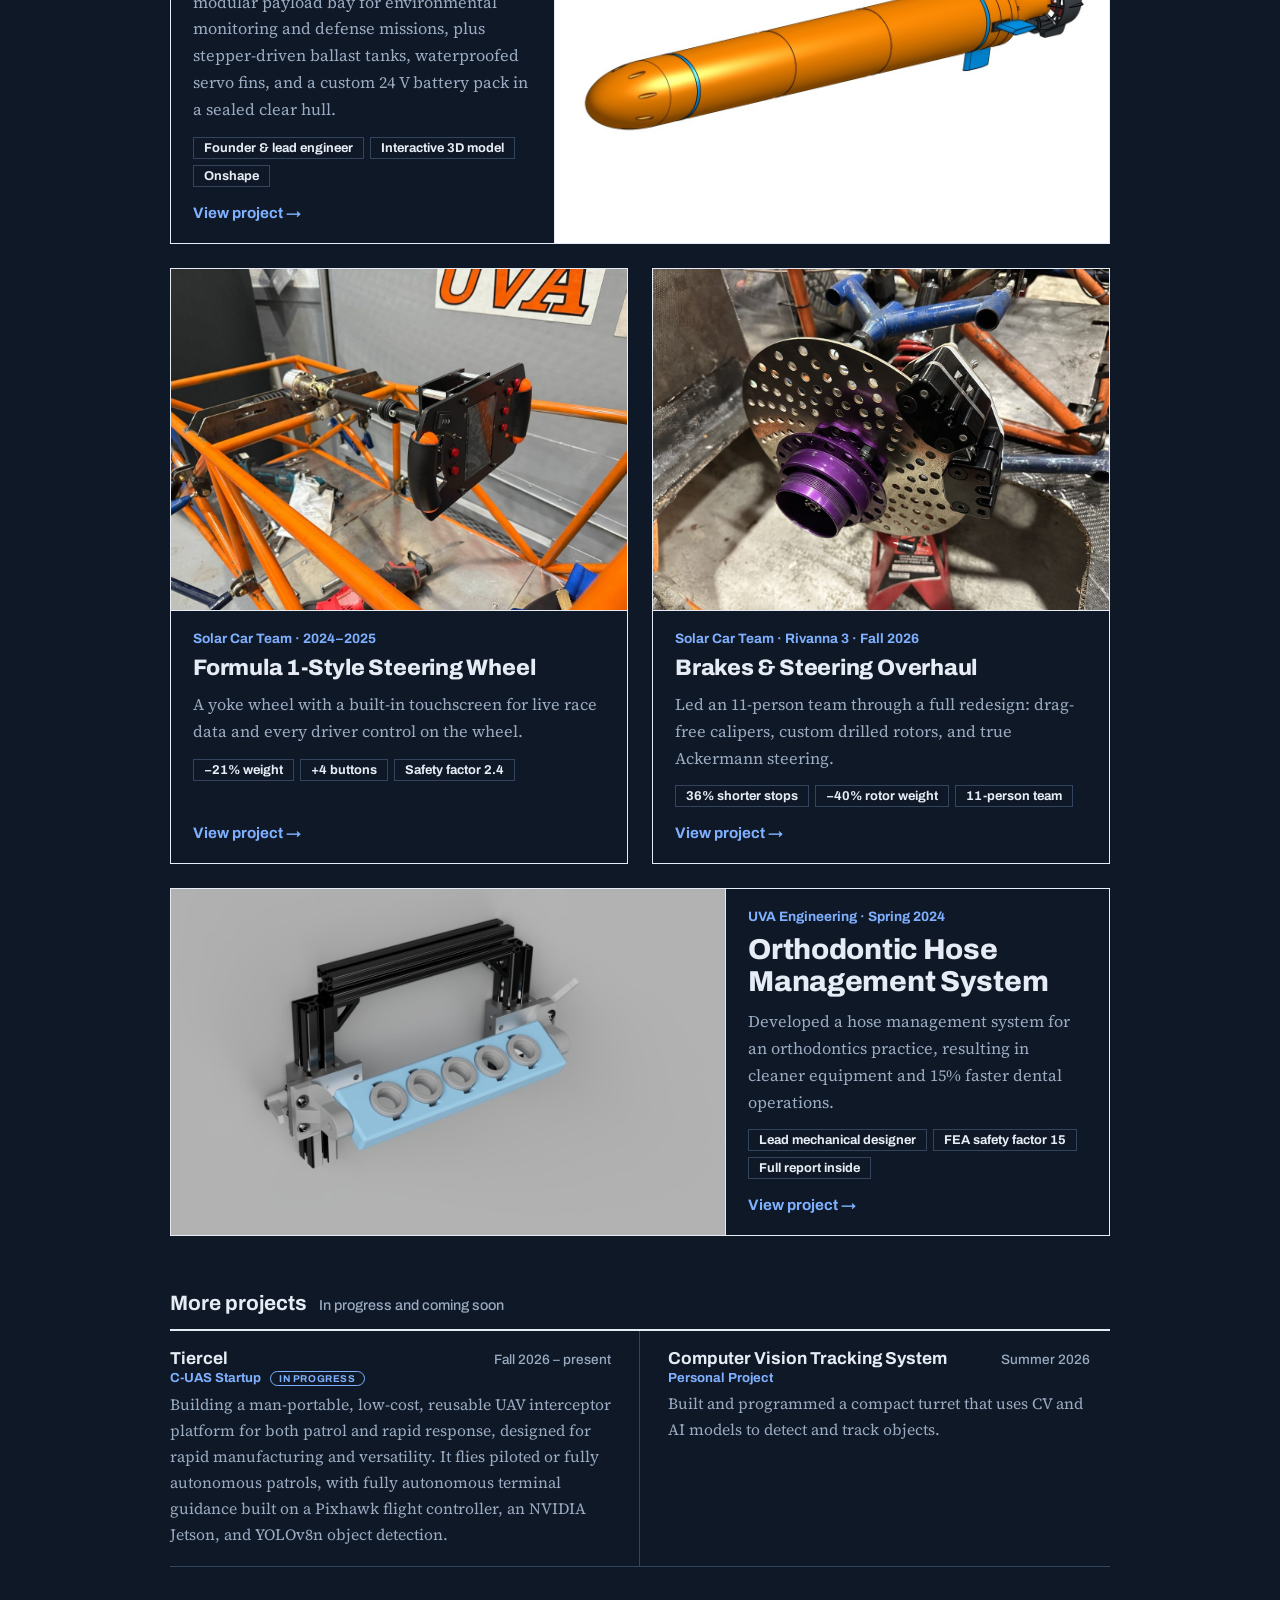
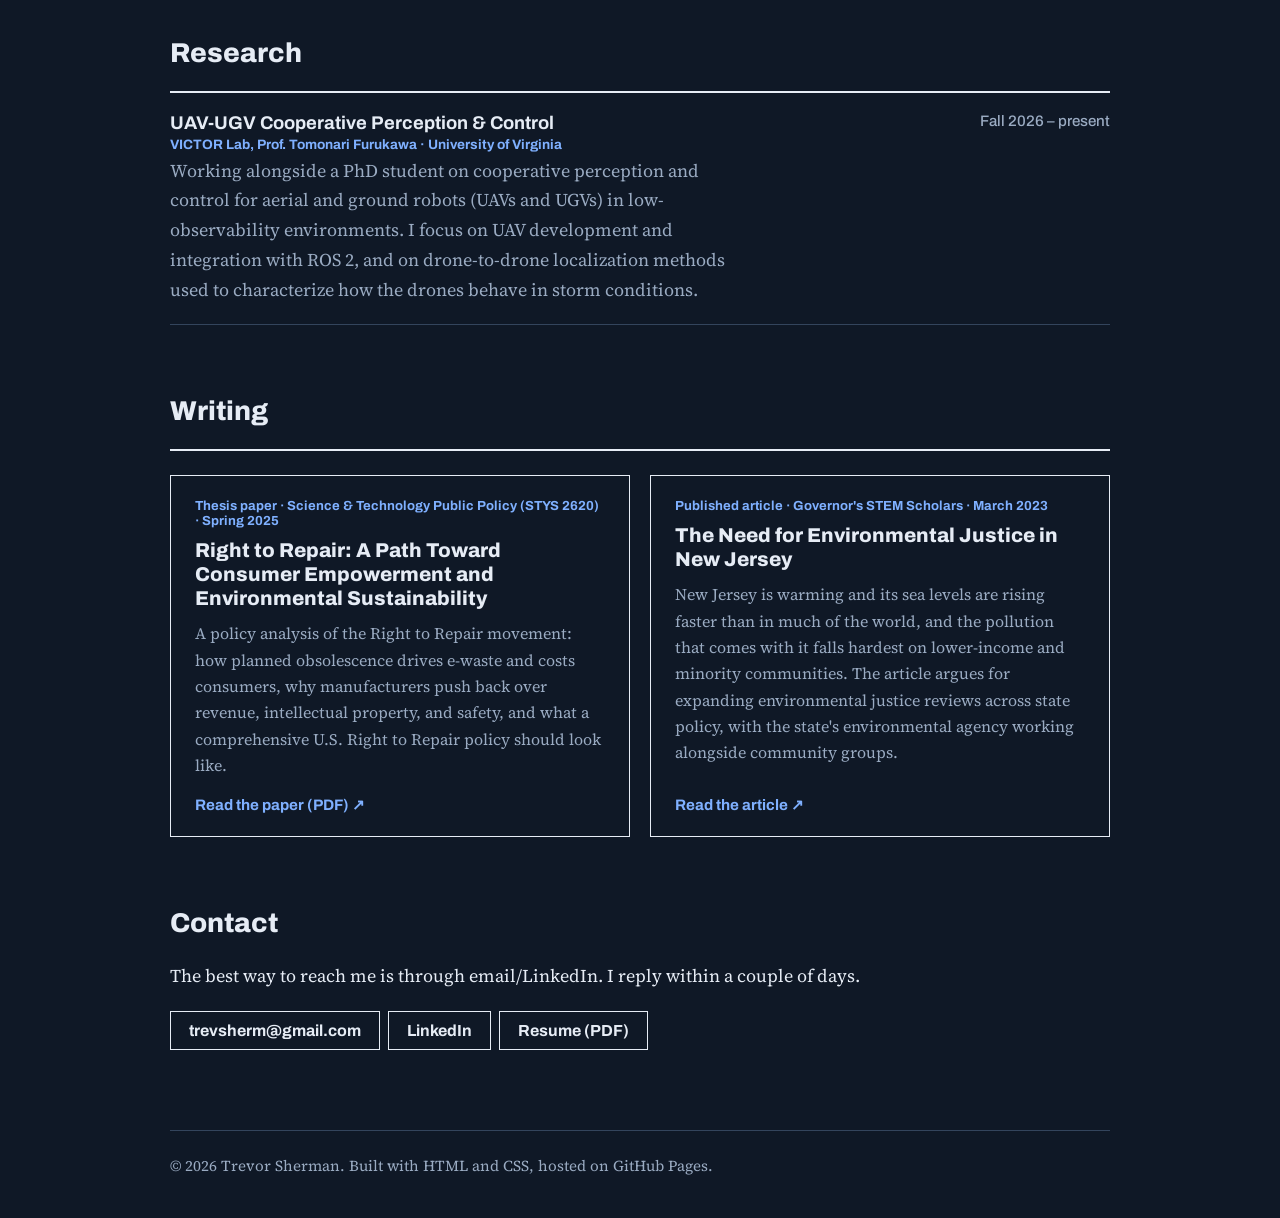
==== commit 93f16ffe: "Tiercel: add 'present' end date and In progress badge Co-Authored-By: Claude Opus 5.5 <noreply@anthr" ====
--- a/index.html
+++ b/index.html
@@ -123,8 +123,8 @@
       <h3 class="more-head">More projects <span>In progress and coming soon</span></h3>
       <div class="more">
         <div class="more-item">
-          <div class="more-top"><h4>Tiercel</h4><span>Fall 2026</span></div>
-          <div class="more-org">C-UAS Startup</div>
+          <div class="more-top"><h4>Tiercel</h4><span>Fall 2026 &ndash; present</span></div>
+          <div class="more-org">C-UAS Startup <span class="status">In progress</span></div>
           <p>Building a man-portable, low-cost, reusable UAV interceptor platform for both patrol and rapid response, designed for rapid manufacturing and versatility. It flies piloted or fully autonomous patrols, with fully autonomous terminal guidance built on a Pixhawk flight controller, an NVIDIA Jetson, and YOLOv8n object detection.</p>
         </div>
         <div class="more-item">
--- a/css/style.css
+++ b/css/style.css
@@ -179,6 +179,7 @@
 .more-top h4 { margin: 0; font: 700 1.08rem var(--head); }
 .more-top span { font: 500 0.85rem var(--head); color: var(--muted); white-space: nowrap; }
 .more-org { font: 700 0.82rem var(--head); color: var(--blue); margin: 2px 0 6px; }
+.more-org .status { font-size: 0.62rem; padding: 1px 8px; margin-left: 6px; }
 .more-item p { margin: 0; color: var(--muted); font-size: 0.98rem; }
 
 @media (max-width: 760px) {
